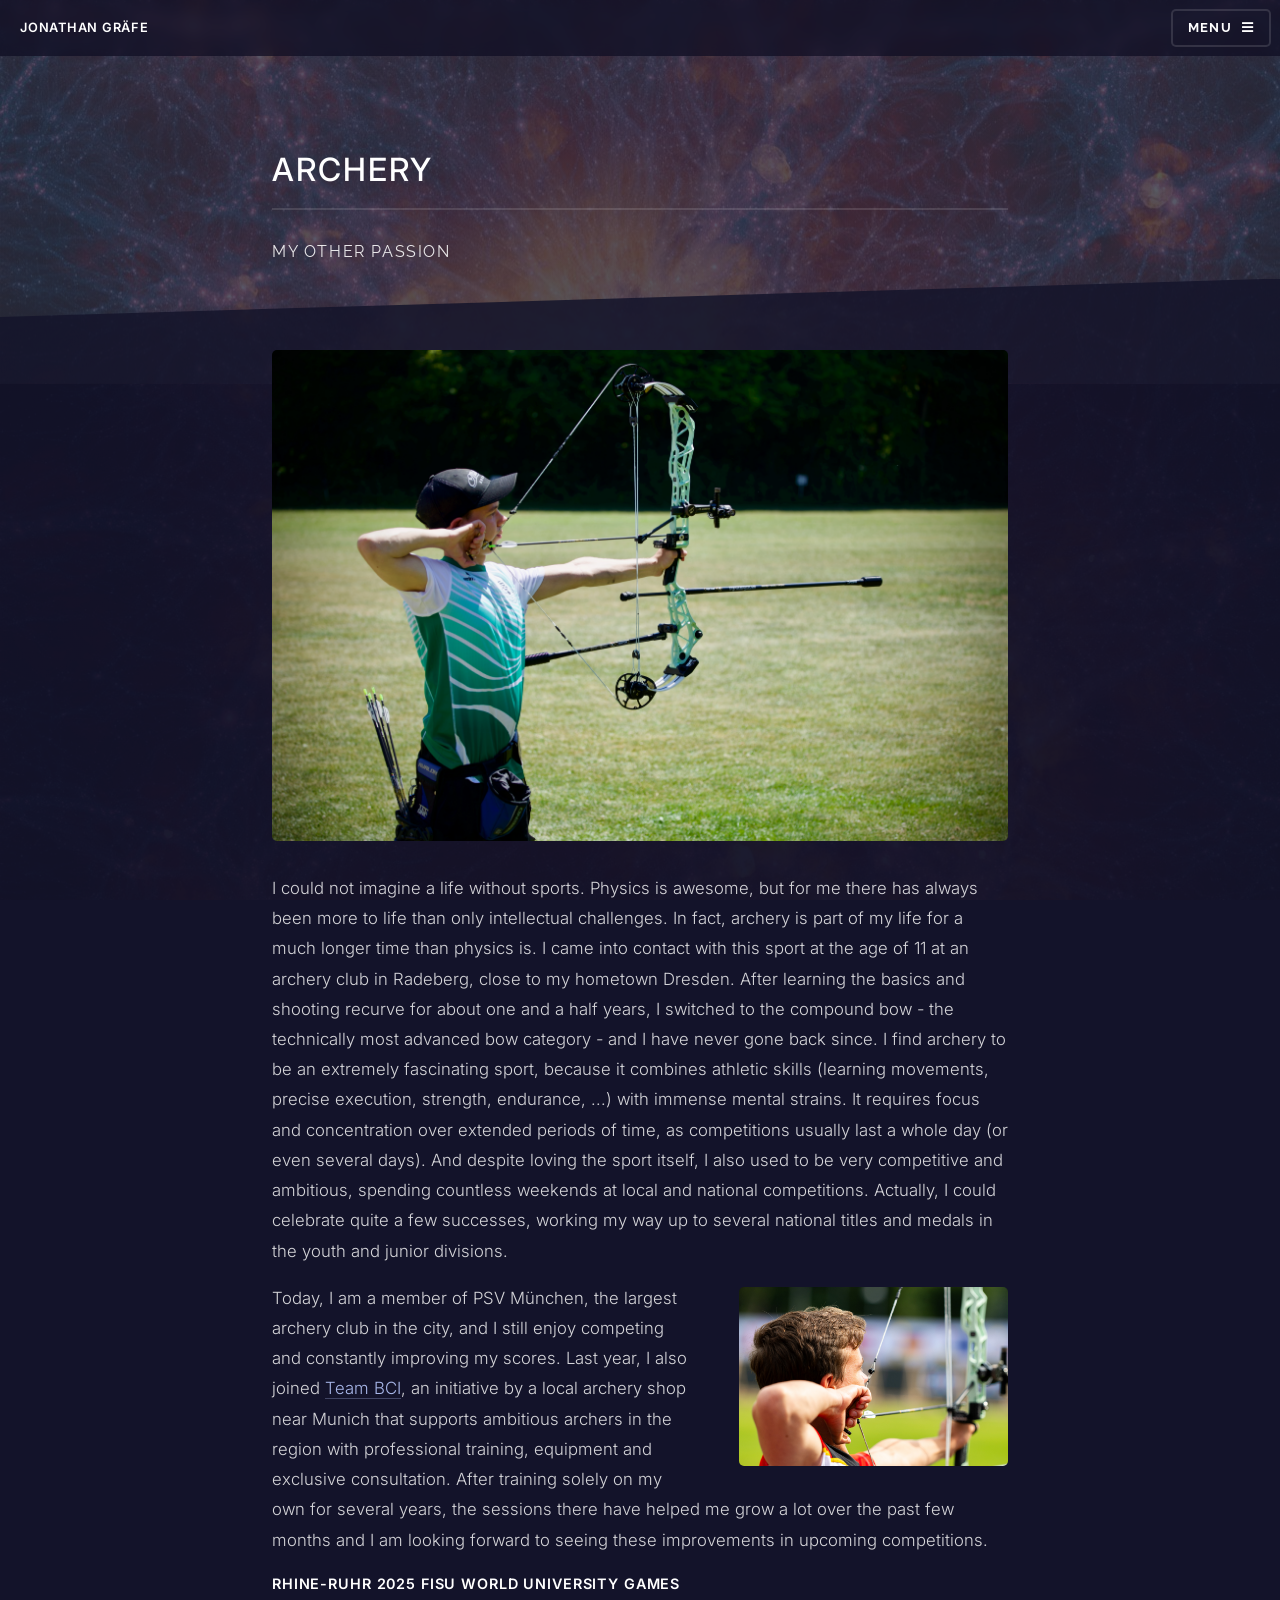
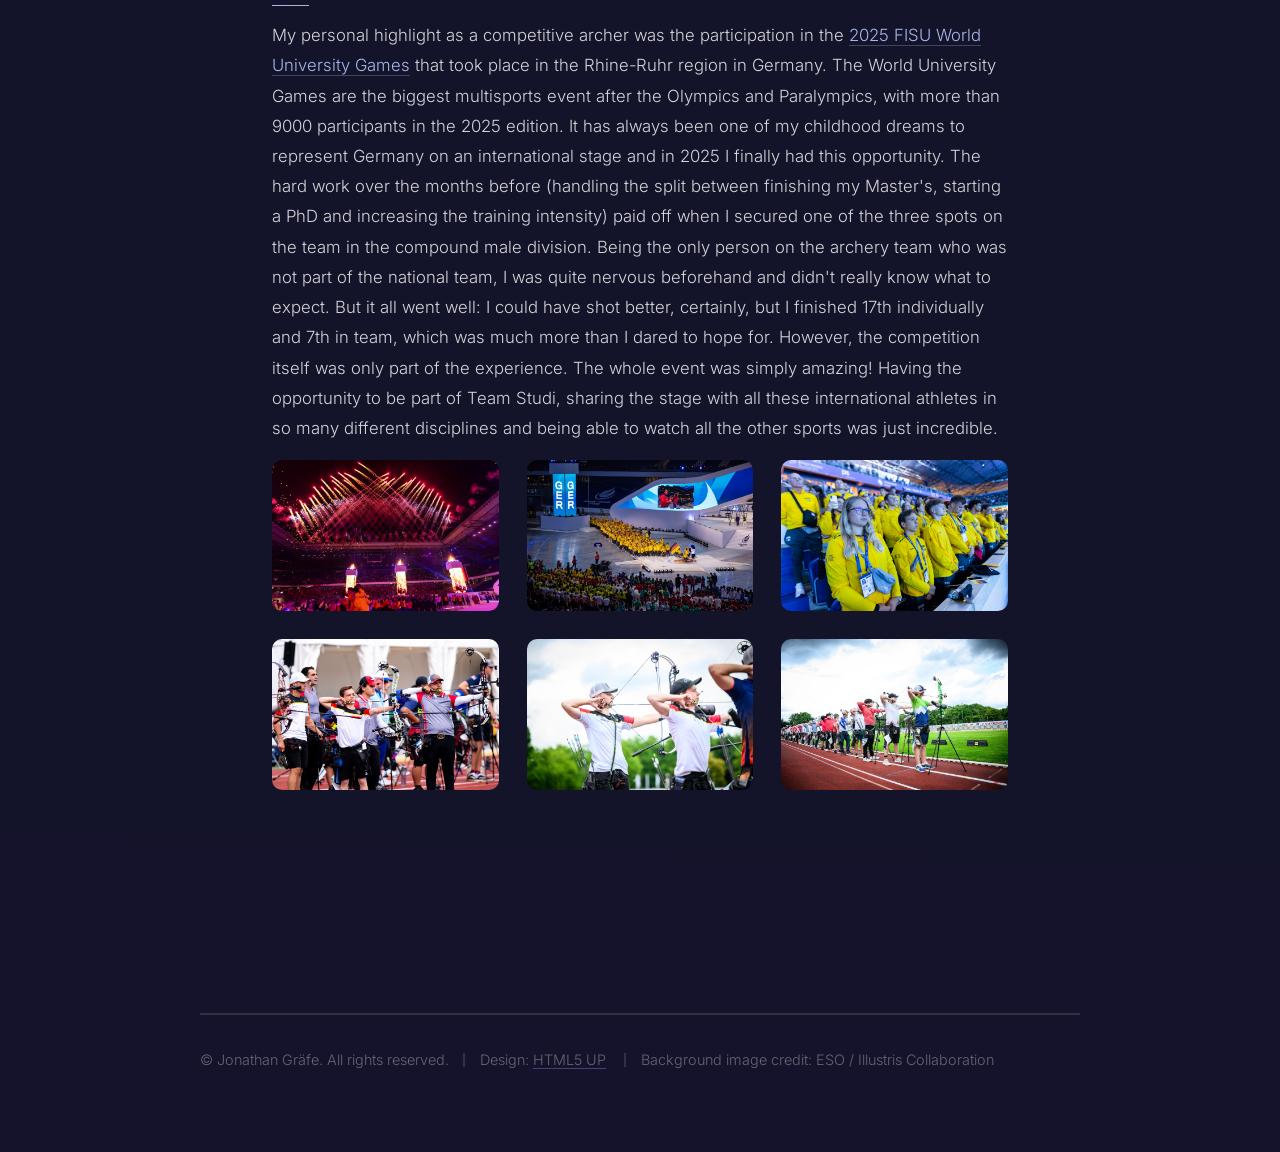
==== archery.html @ 8fd9be63 "update research page" ====
<!DOCTYPE HTML>
<!--
	Solid State by HTML5 UP
	html5up.net | @ajlkn
	Free for personal and commercial use under the CCA 3.0 license (html5up.net/license)
-->
<html>
	<head>
    <title>Archery</title>
		<meta charset="utf-8" />
		<meta name="viewport" content="width=device-width, initial-scale=1, user-scalable=no" />
		<link rel="stylesheet" href="assets/css/main.css" />
		<link rel="stylesheet" href="assets/css/custom.css?v=7bf4917f" />
		<noscript><link rel="stylesheet" href="assets/css/noscript.css" /></noscript>
	</head>
	<body class="is-preload">

		<!-- Page Wrapper -->
			<div id="page-wrapper">

				<!-- Header -->
					<header id="header">
            <h1><a href="index.html">Jonathan Gräfe</a></h1>
						<nav>
							<a href="#menu">Menu</a>
						</nav>
					</header>

				<!-- Menu -->
        <nav id="menu">
          <div class="inner">
            <h2>Menu</h2>
            <ul class="links">
              <li><a href="index.html">Home</a></li>
              <li><a href="research.html">Research</a></li>
              <li><a href="publications.html">Publications</a></li>
              <li><a href="cv.html">CV</a></li>
              <li><a href="talks.html">Talks & Conferences</a></li>
              <li><a href="ioaa.html">IOAA</a></li>
              <li><a href="archery.html">Archery</a></li>
            </ul>
            <a href="#" class="close">Close</a>
          </div>
        </nav>

				<!-- Wrapper -->
					<section id="wrapper">
						<header>
							<div class="inner">
                <h2>Archery</h2>
                <p>My other passion</p>
							</div>
						</header>

						<!-- Content -->
							<div class="wrapper">
								<div class="inner">

									<section class="prose-flow">
										<div class="box alt">
											<div class="row gtr-uniform">
                        <div class="col-12"><span class="image fit"><img src="images/1000027288.jpg" alt="Archer at full draw with a compound bow" /></span></div>
											</div>
										</div>
                    <p>I could not imagine a life without sports. Physics is awesome, but for me there has always been more to life than only intellectual challenges. In fact, archery is part of my life for a much longer time than physics is. I came into contact with this sport at the age of 11 at an archery club in Radeberg, close to my hometown Dresden. After learning the basics and shooting recurve for about one and a half years, I switched to the compound bow - the technically most advanced bow category - and I have never gone back since. I find archery to be an extremely fascinating sport, because it combines athletic skills (learning movements, precise execution, strength, endurance, ...) with immense mental strains. It requires focus and concentration over extended periods of time, as competitions usually last a whole day (or even several days). And despite loving the sport itself, I also used to be very competitive and ambitious, spending countless weekends at local and national competitions. Actually, I could celebrate quite a few successes, working my way up to several national titles and medals in the youth and junior divisions. </p>
                    <p><span class="image right"><img src="images/Bogenschießen-JPW-8132.jpg" alt="Close-up of an archer aiming" /></span>Today, I am a member of PSV München, the largest archery club in the city, and I still enjoy competing and constantly improving my scores. Last year, I also joined <a href="https://bci-bogensport.de/">Team BCI</a>, an initiative by a local archery shop near Munich that supports ambitious archers in the region with professional training, equipment and exclusive consultation. After training solely on my own for several years, the sessions there have helped me grow a lot over the past few months and I am looking forward to seeing these improvements in upcoming competitions.</p>
                    <h3 class="major">Rhine-Ruhr 2025 FISU World University Games</h3>
                    <p>My personal highlight as a competitive archer was the participation in the <a href="https://rhineruhr2025.com/en">2025 FISU World University Games</a> that took place in the Rhine-Ruhr region in Germany. The World University Games are the biggest multisports event after the Olympics and Paralympics, with more than 9000 participants in the 2025 edition. It has always been one of my childhood dreams to represent Germany on an international stage and in 2025 I finally had this opportunity. The hard work over the months before (handling the split between finishing my Master's, starting a PhD and increasing the training intensity) paid off when I secured one of the three spots on the team in the compound male division. Being the only person on the archery team who was not part of the national team, I was quite nervous beforehand and didn't really know what to expect. But it all went well: I could have shot better, certainly, but I finished 17th individually and 7th in team, which was much more than I dared to hope for. However, the competition itself was only part of the experience. The whole event was simply amazing! Having the opportunity to be part of Team Studi, sharing the stage with all these international athletes in so many different disciplines and being able to watch all the other sports was just incredible. </p>

                    <div class="box alt gallery">
											<div class="row gtr-uniform">
                        <div class="col-4"><a class="image fit gallery-item" href="images/gallery/Opening-326.jpg" data-caption="Opening ceremony of the 2025 FISU World University Games"><img src="images/gallery/thumbs/Opening-326.jpg" alt="Opening ceremony of the 2025 FISU World University Games" loading="lazy" /></a></div>
												<div class="col-4"><a class="image fit gallery-item" href="images/gallery/250716_RR25_OpeningCeremony_Duisburg_mm_0433.jpg" data-caption="Opening ceremony in Duisburg"><img src="images/gallery/thumbs/250716_RR25_OpeningCeremony_Duisburg_mm_0433.jpg" alt="Opening ceremony in Duisburg" loading="lazy" /></a></div>
                        <div class="col-4"><a class="image fit gallery-item" href="images/gallery/Opening-316.jpg" data-caption="Athletes at the opening ceremony"><img src="images/gallery/thumbs/Opening-316.jpg" alt="Athletes at the opening ceremony" loading="lazy" /></a></div>
												<div class="col-4"><a class="image fit gallery-item" href="images/gallery/Bogenschießen-JPW-1820.jpg" data-caption="Archery competition at the World University Games"><img src="images/gallery/thumbs/Bogenschießen-JPW-1820.jpg" alt="Archery competition at the World University Games" loading="lazy" /></a></div>
                        <div class="col-4"><a class="image fit gallery-item" href="images/gallery/250722_RR25_Archery_CKU_1954.jpg" data-caption="Archers shooting at the World University Games"><img src="images/gallery/thumbs/250722_RR25_Archery_CKU_1954.jpg" alt="Archers shooting at the World University Games" loading="lazy" /></a></div>
                        <div class="col-4"><a class="image fit gallery-item" href="images/gallery/250722_RR25_Archery_CKU_1962.jpg" data-caption="Archery competition at the World University Games"><img src="images/gallery/thumbs/250722_RR25_Archery_CKU_1962.jpg" alt="Archery competition at the World University Games" loading="lazy" /></a></div>
											</div>
										</div>
									</section>

								</div>
							</div>

					</section>

				<!-- Footer -->
					<section id="footer">
						<div class="inner">
							<ul class="copyright">
                <li>&copy; Jonathan Gräfe. All rights reserved.</li><li>Design: <a href="http://html5up.net">HTML5 UP</a></li>
								<li>Background image credit: ESO / Illustris Collaboration </li>
							</ul>
						</div>
					</section>

			</div>

		<!-- Scripts -->
			<script src="assets/js/jquery.min.js"></script>
			<script src="assets/js/jquery.scrollex.min.js"></script>
			<script src="assets/js/browser.min.js"></script>
			<script src="assets/js/breakpoints.min.js"></script>
			<script src="assets/js/util.js"></script>
			<script src="assets/js/main.js"></script>
			<script src="assets/js/gallery.js?v=2"></script>

	</body>
</html>
---- assets/css/main.css ----
@import url(fontawesome-all.min.css);
@import url("https://fonts.googleapis.com/css?family=Raleway:200,700|Source+Sans+Pro:300,600,300italic,600italic");

/*
	Solid State by HTML5 UP
	html5up.net | @ajlkn
	Free for personal and commercial use under the CCA 3.0 license (html5up.net/license)
*/

html, body, div, span, applet, object,
iframe, h1, h2, h3, h4, h5, h6, p, blockquote,
pre, a, abbr, acronym, address, big, cite,
code, del, dfn, em, img, ins, kbd, q, s, samp,
small, strike, strong, sub, sup, tt, var, b,
u, i, center, dl, dt, dd, ol, ul, li, fieldset,
form, label, legend, table, caption, tbody,
tfoot, thead, tr, th, td, article, aside,
canvas, details, embed, figure, figcaption,
footer, header, hgroup, menu, nav, output, ruby,
section, summary, time, mark, audio, video {
	margin: 0;
	padding: 0;
	border: 0;
	font-size: 100%;
	font: inherit;
	vertical-align: baseline;}

article, aside, details, figcaption, figure,
footer, header, hgroup, menu, nav, section {
	display: block;}

body {
	line-height: 1;
}

ol, ul {
	list-style: none;
}

blockquote, q {
	quotes: none;
}

	blockquote:before, blockquote:after, q:before, q:after {
		content: '';
		content: none;
	}

table {
	border-collapse: collapse;
	border-spacing: 0;
}

body {
	-webkit-text-size-adjust: none;
}

mark {
	background-color: transparent;
	color: inherit;
}

input::-moz-focus-inner {
	border: 0;
	padding: 0;
}

input, select, textarea {
	-moz-appearance: none;
	-webkit-appearance: none;
	-ms-appearance: none;
	appearance: none;
}

/* Basic */

	@-ms-viewport {
		width: device-width;
	}

	body {
		-ms-overflow-style: scrollbar;
	}

	@media screen and (max-width: 480px) {

		html, body {
			min-width: 320px;
		}

	}

	html {
		box-sizing: border-box;
	}

	*, *:before, *:after {
		box-sizing: inherit;
	}

	body {
		background-color: #2e3141;
		background-image: linear-gradient(to top, rgba(46, 49, 65, 0.8), rgba(46, 49, 65, 0.8)), url("../../images/eso1438b.jpg");
		background-size: auto, cover;
		background-attachment: fixed, fixed;
		background-position: center, center;
	}

		body.is-preload *, body.is-preload *:before, body.is-preload *:after {
			-moz-animation: none !important;
			-webkit-animation: none !important;
			-ms-animation: none !important;
			animation: none !important;
			-moz-transition: none !important;
			-webkit-transition: none !important;
			-ms-transition: none !important;
			transition: none !important;
		}

/* Type */

	body, input, select, textarea {
		color: #ffffff;
		font-family: "Source Sans Pro", Helvetica, sans-serif;
		font-size: 16.5pt;
		font-weight: 300;
		line-height: 1.65;
	}

		@media screen and (max-width: 1680px) {

			body, input, select, textarea {
				font-size: 13pt;
			}

		}

		@media screen and (max-width: 1280px) {

			body, input, select, textarea {
				font-size: 12pt;
			}

		}

		@media screen and (max-width: 980px) {

			body, input, select, textarea {
				font-size: 12pt;
			}

		}

		@media screen and (max-width: 736px) {

			body, input, select, textarea {
				font-size: 12pt;
			}

		}

		@media screen and (max-width: 480px) {

			body, input, select, textarea {
				font-size: 12pt;
			}

		}

	a {
		-moz-transition: color 0.2s ease-in-out, border-bottom-color 0.2s ease-in-out;
		-webkit-transition: color 0.2s ease-in-out, border-bottom-color 0.2s ease-in-out;
		-ms-transition: color 0.2s ease-in-out, border-bottom-color 0.2s ease-in-out;
		transition: color 0.2s ease-in-out, border-bottom-color 0.2s ease-in-out;
		border-bottom: dotted 1px rgba(255, 255, 255, 0.35);
		color: #ffffff;
		text-decoration: none;
	}

		a:hover {
			border-bottom-color: transparent;
			color: #ffffff !important;
		}

		a.special:not(.button) {
			text-decoration: none;
			border-bottom: 0;
			display: block;
			font-family: Raleway, Helvetica, sans-serif;
			font-size: 0.8em;
			font-weight: 700;
			letter-spacing: 0.1em;
			margin: 0 0 2em 0;
			text-transform: uppercase;
		}

			a.special:not(.button):before {
				-moz-osx-font-smoothing: grayscale;
				-webkit-font-smoothing: antialiased;
				display: inline-block;
				font-style: normal;
				font-variant: normal;
				text-rendering: auto;
				line-height: 1;
				text-transform: none !important;
				font-family: 'Font Awesome 5 Free';
				font-weight: 900;
			}

			a.special:not(.button):before {
				-moz-transition: background-color 0.2s ease-in-out;
				-webkit-transition: background-color 0.2s ease-in-out;
				-ms-transition: background-color 0.2s ease-in-out;
				transition: background-color 0.2s ease-in-out;
				border-radius: 100%;
				border: solid 2px rgba(255, 255, 255, 0.125);
				content: '\f105';
				display: inline-block;
				font-size: 1.25em;
				height: 2em;
				line-height: 1.75em;
				margin-right: 0.85em;
				text-align: center;
				text-indent: 0.15em;
				vertical-align: middle;
				width: 2em;
			}

			a.special:not(.button):hover:before {
				background-color: rgba(255, 255, 255, 0.025);
			}

			a.special:not(.button):active:before {
				background-color: rgba(255, 255, 255, 0.075);
			}

	strong, b {
		color: #ffffff;
		font-weight: 600;
	}

	em, i {
		font-style: italic;
	}

	p {
		margin: 0 0 2em 0;
	}

	h1, h2, h3, h4, h5, h6 {
		color: #ffffff;
		font-family: Raleway, Helvetica, sans-serif;
		font-weight: 700;
		letter-spacing: 0.1em;
		margin: 0 0 1em 0;
		text-transform: uppercase;
	}

		h1 a, h2 a, h3 a, h4 a, h5 a, h6 a {
			color: inherit;
			text-decoration: none;
			border-bottom: 0;
		}

		h1 span, h2 span, h3 span, h4 span, h5 span, h6 span {
			font-weight: 200;
		}

		h1.major, h2.major, h3.major, h4.major, h5.major, h6.major {
			padding-bottom: 1em;
			border-bottom: solid 2px rgba(255, 255, 255, 0.125);
		}

	h2 {
		font-size: 1.2em;
	}

	h3 {
		font-size: 0.9em;
	}

	h4 {
		font-size: 0.7em;
	}

	h5 {
		font-size: 0.7em;
	}

	h6 {
		font-size: 0.7em;
	}

	@media screen and (max-width: 736px) {

		h2 {
			font-size: 1em;
		}

		h3 {
			font-size: 0.8em;
		}

	}

	sub {
		font-size: 0.8em;
		position: relative;
		top: 0.5em;
	}

	sup {
		font-size: 0.8em;
		position: relative;
		top: -0.5em;
	}

	blockquote {
		border-left: solid 4px rgba(255, 255, 255, 0.125);
		font-style: italic;
		margin: 0 0 2em 0;
		padding: 0.5em 0 0.5em 2em;
	}

	code {
		background: rgba(255, 255, 255, 0.025);
		border-radius: 5px;
		border: solid 2px rgba(255, 255, 255, 0.125);
		font-family: "Courier New", monospace;
		font-size: 0.9em;
		margin: 0 0.25em;
		padding: 0.25em 0.65em;
	}

	pre {
		-webkit-overflow-scrolling: touch;
		font-family: "Courier New", monospace;
		font-size: 0.9em;
		margin: 0 0 2em 0;
	}

		pre code {
			display: block;
			line-height: 1.75em;
			padding: 1em 1.5em;
			overflow-x: auto;
		}

	hr {
		border: 0;
		border-bottom: solid 2px rgba(255, 255, 255, 0.125);
		margin: 2.5em 0;
	}

		hr.major {
			margin: 4em 0;
		}

	.align-left {
		text-align: left;
	}

	.align-center {
		text-align: center;
	}

	.align-right {
		text-align: right;
	}

/* Row */

	.row {
		display: flex;
		flex-wrap: wrap;
		box-sizing: border-box;
		align-items: stretch;
	}

		.row > * {
			box-sizing: border-box;
		}

		.row.gtr-uniform > * > :last-child {
			margin-bottom: 0;
		}

		.row.aln-left {
			justify-content: flex-start;
		}

		.row.aln-center {
			justify-content: center;
		}

		.row.aln-right {
			justify-content: flex-end;
		}

		.row.aln-top {
			align-items: flex-start;
		}

		.row.aln-middle {
			align-items: center;
		}

		.row.aln-bottom {
			align-items: flex-end;
		}

		.row > .imp {
			order: -1;
		}

		.row > .col-1 {
			width: 8.33333%;
		}

		.row > .off-1 {
			margin-left: 8.33333%;
		}

		.row > .col-2 {
			width: 16.66667%;
		}

		.row > .off-2 {
			margin-left: 16.66667%;
		}

		.row > .col-3 {
			width: 25%;
		}

		.row > .off-3 {
			margin-left: 25%;
		}

		.row > .col-4 {
			width: 33.33333%;
		}

		.row > .off-4 {
			margin-left: 33.33333%;
		}

		.row > .col-5 {
			width: 41.66667%;
		}

		.row > .off-5 {
			margin-left: 41.66667%;
		}

		.row > .col-6 {
			width: 50%;
		}

		.row > .off-6 {
			margin-left: 50%;
		}

		.row > .col-7 {
			width: 58.33333%;
		}

		.row > .off-7 {
			margin-left: 58.33333%;
		}

		.row > .col-8 {
			width: 66.66667%;
		}

		.row > .off-8 {
			margin-left: 66.66667%;
		}

		.row > .col-9 {
			width: 75%;
		}

		.row > .off-9 {
			margin-left: 75%;
		}

		.row > .col-10 {
			width: 83.33333%;
		}

		.row > .off-10 {
			margin-left: 83.33333%;
		}

		.row > .col-11 {
			width: 91.66667%;
		}

		.row > .off-11 {
			margin-left: 91.66667%;
		}

		.row > .col-12 {
			width: 100%;
		}

		.row > .off-12 {
			margin-left: 100%;
		}

		.row.gtr-0 {
			margin-top: 0;
			margin-left: 0em;
		}

			.row.gtr-0 > * {
				padding: 0 0 0 0em;
			}

			.row.gtr-0.gtr-uniform {
				margin-top: 0em;
			}

				.row.gtr-0.gtr-uniform > * {
					padding-top: 0em;
				}

		.row.gtr-25 {
			margin-top: 0;
			margin-left: -0.4375em;
		}

			.row.gtr-25 > * {
				padding: 0 0 0 0.4375em;
			}

			.row.gtr-25.gtr-uniform {
				margin-top: -0.4375em;
			}

				.row.gtr-25.gtr-uniform > * {
					padding-top: 0.4375em;
				}

		.row.gtr-50 {
			margin-top: 0;
			margin-left: -0.875em;
		}

			.row.gtr-50 > * {
				padding: 0 0 0 0.875em;
			}

			.row.gtr-50.gtr-uniform {
				margin-top: -0.875em;
			}

				.row.gtr-50.gtr-uniform > * {
					padding-top: 0.875em;
				}

		.row {
			margin-top: 0;
			margin-left: -1.75em;
		}

			.row > * {
				padding: 0 0 0 1.75em;
			}

			.row.gtr-uniform {
				margin-top: -1.75em;
			}

				.row.gtr-uniform > * {
					padding-top: 1.75em;
				}

		.row.gtr-150 {
			margin-top: 0;
			margin-left: -2.625em;
		}

			.row.gtr-150 > * {
				padding: 0 0 0 2.625em;
			}

			.row.gtr-150.gtr-uniform {
				margin-top: -2.625em;
			}

				.row.gtr-150.gtr-uniform > * {
					padding-top: 2.625em;
				}

		.row.gtr-200 {
			margin-top: 0;
			margin-left: -3.5em;
		}

			.row.gtr-200 > * {
				padding: 0 0 0 3.5em;
			}

			.row.gtr-200.gtr-uniform {
				margin-top: -3.5em;
			}

				.row.gtr-200.gtr-uniform > * {
					padding-top: 3.5em;
				}

		@media screen and (max-width: 1680px) {

			.row {
				display: flex;
				flex-wrap: wrap;
				box-sizing: border-box;
				align-items: stretch;
			}

				.row > * {
					box-sizing: border-box;
				}

				.row.gtr-uniform > * > :last-child {
					margin-bottom: 0;
				}

				.row.aln-left {
					justify-content: flex-start;
				}

				.row.aln-center {
					justify-content: center;
				}

				.row.aln-right {
					justify-content: flex-end;
				}

				.row.aln-top {
					align-items: flex-start;
				}

				.row.aln-middle {
					align-items: center;
				}

				.row.aln-bottom {
					align-items: flex-end;
				}

				.row > .imp-xlarge {
					order: -1;
				}

				.row > .col-1-xlarge {
					width: 8.33333%;
				}

				.row > .off-1-xlarge {
					margin-left: 8.33333%;
				}

				.row > .col-2-xlarge {
					width: 16.66667%;
				}

				.row > .off-2-xlarge {
					margin-left: 16.66667%;
				}

				.row > .col-3-xlarge {
					width: 25%;
				}

				.row > .off-3-xlarge {
					margin-left: 25%;
				}

				.row > .col-4-xlarge {
					width: 33.33333%;
				}

				.row > .off-4-xlarge {
					margin-left: 33.33333%;
				}

				.row > .col-5-xlarge {
					width: 41.66667%;
				}

				.row > .off-5-xlarge {
					margin-left: 41.66667%;
				}

				.row > .col-6-xlarge {
					width: 50%;
				}

				.row > .off-6-xlarge {
					margin-left: 50%;
				}

				.row > .col-7-xlarge {
					width: 58.33333%;
				}

				.row > .off-7-xlarge {
					margin-left: 58.33333%;
				}

				.row > .col-8-xlarge {
					width: 66.66667%;
				}

				.row > .off-8-xlarge {
					margin-left: 66.66667%;
				}

				.row > .col-9-xlarge {
					width: 75%;
				}

				.row > .off-9-xlarge {
					margin-left: 75%;
				}

				.row > .col-10-xlarge {
					width: 83.33333%;
				}

				.row > .off-10-xlarge {
					margin-left: 83.33333%;
				}

				.row > .col-11-xlarge {
					width: 91.66667%;
				}

				.row > .off-11-xlarge {
					margin-left: 91.66667%;
				}

				.row > .col-12-xlarge {
					width: 100%;
				}

				.row > .off-12-xlarge {
					margin-left: 100%;
				}

				.row.gtr-0 {
					margin-top: 0;
					margin-left: 0em;
				}

					.row.gtr-0 > * {
						padding: 0 0 0 0em;
					}

					.row.gtr-0.gtr-uniform {
						margin-top: 0em;
					}

						.row.gtr-0.gtr-uniform > * {
							padding-top: 0em;
						}

				.row.gtr-25 {
					margin-top: 0;
					margin-left: -0.4375em;
				}

					.row.gtr-25 > * {
						padding: 0 0 0 0.4375em;
					}

					.row.gtr-25.gtr-uniform {
						margin-top: -0.4375em;
					}

						.row.gtr-25.gtr-uniform > * {
							padding-top: 0.4375em;
						}

				.row.gtr-50 {
					margin-top: 0;
					margin-left: -0.875em;
				}

					.row.gtr-50 > * {
						padding: 0 0 0 0.875em;
					}

					.row.gtr-50.gtr-uniform {
						margin-top: -0.875em;
					}

						.row.gtr-50.gtr-uniform > * {
							padding-top: 0.875em;
						}

				.row {
					margin-top: 0;
					margin-left: -1.75em;
				}

					.row > * {
						padding: 0 0 0 1.75em;
					}

					.row.gtr-uniform {
						margin-top: -1.75em;
					}

						.row.gtr-uniform > * {
							padding-top: 1.75em;
						}

				.row.gtr-150 {
					margin-top: 0;
					margin-left: -2.625em;
				}

					.row.gtr-150 > * {
						padding: 0 0 0 2.625em;
					}

					.row.gtr-150.gtr-uniform {
						margin-top: -2.625em;
					}

						.row.gtr-150.gtr-uniform > * {
							padding-top: 2.625em;
						}

				.row.gtr-200 {
					margin-top: 0;
					margin-left: -3.5em;
				}

					.row.gtr-200 > * {
						padding: 0 0 0 3.5em;
					}

					.row.gtr-200.gtr-uniform {
						margin-top: -3.5em;
					}

						.row.gtr-200.gtr-uniform > * {
							padding-top: 3.5em;
						}

		}

		@media screen and (max-width: 1280px) {

			.row {
				display: flex;
				flex-wrap: wrap;
				box-sizing: border-box;
				align-items: stretch;
			}

				.row > * {
					box-sizing: border-box;
				}

				.row.gtr-uniform > * > :last-child {
					margin-bottom: 0;
				}

				.row.aln-left {
					justify-content: flex-start;
				}

				.row.aln-center {
					justify-content: center;
				}

				.row.aln-right {
					justify-content: flex-end;
				}

				.row.aln-top {
					align-items: flex-start;
				}

				.row.aln-middle {
					align-items: center;
				}

				.row.aln-bottom {
					align-items: flex-end;
				}

				.row > .imp-large {
					order: -1;
				}

				.row > .col-1-large {
					width: 8.33333%;
				}

				.row > .off-1-large {
					margin-left: 8.33333%;
				}

				.row > .col-2-large {
					width: 16.66667%;
				}

				.row > .off-2-large {
					margin-left: 16.66667%;
				}

				.row > .col-3-large {
					width: 25%;
				}

				.row > .off-3-large {
					margin-left: 25%;
				}

				.row > .col-4-large {
					width: 33.33333%;
				}

				.row > .off-4-large {
					margin-left: 33.33333%;
				}

				.row > .col-5-large {
					width: 41.66667%;
				}

				.row > .off-5-large {
					margin-left: 41.66667%;
				}

				.row > .col-6-large {
					width: 50%;
				}

				.row > .off-6-large {
					margin-left: 50%;
				}

				.row > .col-7-large {
					width: 58.33333%;
				}

				.row > .off-7-large {
					margin-left: 58.33333%;
				}

				.row > .col-8-large {
					width: 66.66667%;
				}

				.row > .off-8-large {
					margin-left: 66.66667%;
				}

				.row > .col-9-large {
					width: 75%;
				}

				.row > .off-9-large {
					margin-left: 75%;
				}

				.row > .col-10-large {
					width: 83.33333%;
				}

				.row > .off-10-large {
					margin-left: 83.33333%;
				}

				.row > .col-11-large {
					width: 91.66667%;
				}

				.row > .off-11-large {
					margin-left: 91.66667%;
				}

				.row > .col-12-large {
					width: 100%;
				}

				.row > .off-12-large {
					margin-left: 100%;
				}

				.row.gtr-0 {
					margin-top: 0;
					margin-left: 0em;
				}

					.row.gtr-0 > * {
						padding: 0 0 0 0em;
					}

					.row.gtr-0.gtr-uniform {
						margin-top: 0em;
					}

						.row.gtr-0.gtr-uniform > * {
							padding-top: 0em;
						}

				.row.gtr-25 {
					margin-top: 0;
					margin-left: -0.4375em;
				}

					.row.gtr-25 > * {
						padding: 0 0 0 0.4375em;
					}

					.row.gtr-25.gtr-uniform {
						margin-top: -0.4375em;
					}

						.row.gtr-25.gtr-uniform > * {
							padding-top: 0.4375em;
						}

				.row.gtr-50 {
					margin-top: 0;
					margin-left: -0.875em;
				}

					.row.gtr-50 > * {
						padding: 0 0 0 0.875em;
					}

					.row.gtr-50.gtr-uniform {
						margin-top: -0.875em;
					}

						.row.gtr-50.gtr-uniform > * {
							padding-top: 0.875em;
						}

				.row {
					margin-top: 0;
					margin-left: -1.75em;
				}

					.row > * {
						padding: 0 0 0 1.75em;
					}

					.row.gtr-uniform {
						margin-top: -1.75em;
					}

						.row.gtr-uniform > * {
							padding-top: 1.75em;
						}

				.row.gtr-150 {
					margin-top: 0;
					margin-left: -2.625em;
				}

					.row.gtr-150 > * {
						padding: 0 0 0 2.625em;
					}

					.row.gtr-150.gtr-uniform {
						margin-top: -2.625em;
					}

						.row.gtr-150.gtr-uniform > * {
							padding-top: 2.625em;
						}

				.row.gtr-200 {
					margin-top: 0;
					margin-left: -3.5em;
				}

					.row.gtr-200 > * {
						padding: 0 0 0 3.5em;
					}

					.row.gtr-200.gtr-uniform {
						margin-top: -3.5em;
					}

						.row.gtr-200.gtr-uniform > * {
							padding-top: 3.5em;
						}

		}

		@media screen and (max-width: 980px) {

			.row {
				display: flex;
				flex-wrap: wrap;
				box-sizing: border-box;
				align-items: stretch;
			}

				.row > * {
					box-sizing: border-box;
				}

				.row.gtr-uniform > * > :last-child {
					margin-bottom: 0;
				}

				.row.aln-left {
					justify-content: flex-start;
				}

				.row.aln-center {
					justify-content: center;
				}

				.row.aln-right {
					justify-content: flex-end;
				}

				.row.aln-top {
					align-items: flex-start;
				}

				.row.aln-middle {
					align-items: center;
				}

				.row.aln-bottom {
					align-items: flex-end;
				}

				.row > .imp-medium {
					order: -1;
				}

				.row > .col-1-medium {
					width: 8.33333%;
				}

				.row > .off-1-medium {
					margin-left: 8.33333%;
				}

				.row > .col-2-medium {
					width: 16.66667%;
				}

				.row > .off-2-medium {
					margin-left: 16.66667%;
				}

				.row > .col-3-medium {
					width: 25%;
				}

				.row > .off-3-medium {
					margin-left: 25%;
				}

				.row > .col-4-medium {
					width: 33.33333%;
				}

				.row > .off-4-medium {
					margin-left: 33.33333%;
				}

				.row > .col-5-medium {
					width: 41.66667%;
				}

				.row > .off-5-medium {
					margin-left: 41.66667%;
				}

				.row > .col-6-medium {
					width: 50%;
				}

				.row > .off-6-medium {
					margin-left: 50%;
				}

				.row > .col-7-medium {
					width: 58.33333%;
				}

				.row > .off-7-medium {
					margin-left: 58.33333%;
				}

				.row > .col-8-medium {
					width: 66.66667%;
				}

				.row > .off-8-medium {
					margin-left: 66.66667%;
				}

				.row > .col-9-medium {
					width: 75%;
				}

				.row > .off-9-medium {
					margin-left: 75%;
				}

				.row > .col-10-medium {
					width: 83.33333%;
				}

				.row > .off-10-medium {
					margin-left: 83.33333%;
				}

				.row > .col-11-medium {
					width: 91.66667%;
				}

				.row > .off-11-medium {
					margin-left: 91.66667%;
				}

				.row > .col-12-medium {
					width: 100%;
				}

				.row > .off-12-medium {
					margin-left: 100%;
				}

				.row.gtr-0 {
					margin-top: 0;
					margin-left: 0em;
				}

					.row.gtr-0 > * {
						padding: 0 0 0 0em;
					}

					.row.gtr-0.gtr-uniform {
						margin-top: 0em;
					}

						.row.gtr-0.gtr-uniform > * {
							padding-top: 0em;
						}

				.row.gtr-25 {
					margin-top: 0;
					margin-left: -0.4375em;
				}

					.row.gtr-25 > * {
						padding: 0 0 0 0.4375em;
					}

					.row.gtr-25.gtr-uniform {
						margin-top: -0.4375em;
					}

						.row.gtr-25.gtr-uniform > * {
							padding-top: 0.4375em;
						}

				.row.gtr-50 {
					margin-top: 0;
					margin-left: -0.875em;
				}

					.row.gtr-50 > * {
						padding: 0 0 0 0.875em;
					}

					.row.gtr-50.gtr-uniform {
						margin-top: -0.875em;
					}

						.row.gtr-50.gtr-uniform > * {
							padding-top: 0.875em;
						}

				.row {
					margin-top: 0;
					margin-left: -1.75em;
				}

					.row > * {
						padding: 0 0 0 1.75em;
					}

					.row.gtr-uniform {
						margin-top: -1.75em;
					}

						.row.gtr-uniform > * {
							padding-top: 1.75em;
						}

				.row.gtr-150 {
					margin-top: 0;
					margin-left: -2.625em;
				}

					.row.gtr-150 > * {
						padding: 0 0 0 2.625em;
					}

					.row.gtr-150.gtr-uniform {
						margin-top: -2.625em;
					}

						.row.gtr-150.gtr-uniform > * {
							padding-top: 2.625em;
						}

				.row.gtr-200 {
					margin-top: 0;
					margin-left: -3.5em;
				}

					.row.gtr-200 > * {
						padding: 0 0 0 3.5em;
					}

					.row.gtr-200.gtr-uniform {
						margin-top: -3.5em;
					}

						.row.gtr-200.gtr-uniform > * {
							padding-top: 3.5em;
						}

		}

		@media screen and (max-width: 736px) {

			.row {
				display: flex;
				flex-wrap: wrap;
				box-sizing: border-box;
				align-items: stretch;
			}

				.row > * {
					box-sizing: border-box;
				}

				.row.gtr-uniform > * > :last-child {
					margin-bottom: 0;
				}

				.row.aln-left {
					justify-content: flex-start;
				}

				.row.aln-center {
					justify-content: center;
				}

				.row.aln-right {
					justify-content: flex-end;
				}

				.row.aln-top {
					align-items: flex-start;
				}

				.row.aln-middle {
					align-items: center;
				}

				.row.aln-bottom {
					align-items: flex-end;
				}

				.row > .imp-small {
					order: -1;
				}

				.row > .col-1-small {
					width: 8.33333%;
				}

				.row > .off-1-small {
					margin-left: 8.33333%;
				}

				.row > .col-2-small {
					width: 16.66667%;
				}

				.row > .off-2-small {
					margin-left: 16.66667%;
				}

				.row > .col-3-small {
					width: 25%;
				}

				.row > .off-3-small {
					margin-left: 25%;
				}

				.row > .col-4-small {
					width: 33.33333%;
				}

				.row > .off-4-small {
					margin-left: 33.33333%;
				}

				.row > .col-5-small {
					width: 41.66667%;
				}

				.row > .off-5-small {
					margin-left: 41.66667%;
				}

				.row > .col-6-small {
					width: 50%;
				}

				.row > .off-6-small {
					margin-left: 50%;
				}

				.row > .col-7-small {
					width: 58.33333%;
				}

				.row > .off-7-small {
					margin-left: 58.33333%;
				}

				.row > .col-8-small {
					width: 66.66667%;
				}

				.row > .off-8-small {
					margin-left: 66.66667%;
				}

				.row > .col-9-small {
					width: 75%;
				}

				.row > .off-9-small {
					margin-left: 75%;
				}

				.row > .col-10-small {
					width: 83.33333%;
				}

				.row > .off-10-small {
					margin-left: 83.33333%;
				}

				.row > .col-11-small {
					width: 91.66667%;
				}

				.row > .off-11-small {
					margin-left: 91.66667%;
				}

				.row > .col-12-small {
					width: 100%;
				}

				.row > .off-12-small {
					margin-left: 100%;
				}

				.row.gtr-0 {
					margin-top: 0;
					margin-left: 0em;
				}

					.row.gtr-0 > * {
						padding: 0 0 0 0em;
					}

					.row.gtr-0.gtr-uniform {
						margin-top: 0em;
					}

						.row.gtr-0.gtr-uniform > * {
							padding-top: 0em;
						}

				.row.gtr-25 {
					margin-top: 0;
					margin-left: -0.3125em;
				}

					.row.gtr-25 > * {
						padding: 0 0 0 0.3125em;
					}

					.row.gtr-25.gtr-uniform {
						margin-top: -0.3125em;
					}

						.row.gtr-25.gtr-uniform > * {
							padding-top: 0.3125em;
						}

				.row.gtr-50 {
					margin-top: 0;
					margin-left: -0.625em;
				}

					.row.gtr-50 > * {
						padding: 0 0 0 0.625em;
					}

					.row.gtr-50.gtr-uniform {
						margin-top: -0.625em;
					}

						.row.gtr-50.gtr-uniform > * {
							padding-top: 0.625em;
						}

				.row {
					margin-top: 0;
					margin-left: -1.25em;
				}

					.row > * {
						padding: 0 0 0 1.25em;
					}

					.row.gtr-uniform {
						margin-top: -1.25em;
					}

						.row.gtr-uniform > * {
							padding-top: 1.25em;
						}

				.row.gtr-150 {
					margin-top: 0;
					margin-left: -1.875em;
				}

					.row.gtr-150 > * {
						padding: 0 0 0 1.875em;
					}

					.row.gtr-150.gtr-uniform {
						margin-top: -1.875em;
					}

						.row.gtr-150.gtr-uniform > * {
							padding-top: 1.875em;
						}

				.row.gtr-200 {
					margin-top: 0;
					margin-left: -2.5em;
				}

					.row.gtr-200 > * {
						padding: 0 0 0 2.5em;
					}

					.row.gtr-200.gtr-uniform {
						margin-top: -2.5em;
					}

						.row.gtr-200.gtr-uniform > * {
							padding-top: 2.5em;
						}

		}

		@media screen and (max-width: 480px) {

			.row {
				display: flex;
				flex-wrap: wrap;
				box-sizing: border-box;
				align-items: stretch;
			}

				.row > * {
					box-sizing: border-box;
				}

				.row.gtr-uniform > * > :last-child {
					margin-bottom: 0;
				}

				.row.aln-left {
					justify-content: flex-start;
				}

				.row.aln-center {
					justify-content: center;
				}

				.row.aln-right {
					justify-content: flex-end;
				}

				.row.aln-top {
					align-items: flex-start;
				}

				.row.aln-middle {
					align-items: center;
				}

				.row.aln-bottom {
					align-items: flex-end;
				}

				.row > .imp-xsmall {
					order: -1;
				}

				.row > .col-1-xsmall {
					width: 8.33333%;
				}

				.row > .off-1-xsmall {
					margin-left: 8.33333%;
				}

				.row > .col-2-xsmall {
					width: 16.66667%;
				}

				.row > .off-2-xsmall {
					margin-left: 16.66667%;
				}

				.row > .col-3-xsmall {
					width: 25%;
				}

				.row > .off-3-xsmall {
					margin-left: 25%;
				}

				.row > .col-4-xsmall {
					width: 33.33333%;
				}

				.row > .off-4-xsmall {
					margin-left: 33.33333%;
				}

				.row > .col-5-xsmall {
					width: 41.66667%;
				}

				.row > .off-5-xsmall {
					margin-left: 41.66667%;
				}

				.row > .col-6-xsmall {
					width: 50%;
				}

				.row > .off-6-xsmall {
					margin-left: 50%;
				}

				.row > .col-7-xsmall {
					width: 58.33333%;
				}

				.row > .off-7-xsmall {
					margin-left: 58.33333%;
				}

				.row > .col-8-xsmall {
					width: 66.66667%;
				}

				.row > .off-8-xsmall {
					margin-left: 66.66667%;
				}

				.row > .col-9-xsmall {
					width: 75%;
				}

				.row > .off-9-xsmall {
					margin-left: 75%;
				}

				.row > .col-10-xsmall {
					width: 83.33333%;
				}

				.row > .off-10-xsmall {
					margin-left: 83.33333%;
				}

				.row > .col-11-xsmall {
					width: 91.66667%;
				}

				.row > .off-11-xsmall {
					margin-left: 91.66667%;
				}

				.row > .col-12-xsmall {
					width: 100%;
				}

				.row > .off-12-xsmall {
					margin-left: 100%;
				}

				.row.gtr-0 {
					margin-top: 0;
					margin-left: 0em;
				}

					.row.gtr-0 > * {
						padding: 0 0 0 0em;
					}

					.row.gtr-0.gtr-uniform {
						margin-top: 0em;
					}

						.row.gtr-0.gtr-uniform > * {
							padding-top: 0em;
						}

				.row.gtr-25 {
					margin-top: 0;
					margin-left: -0.3125em;
				}

					.row.gtr-25 > * {
						padding: 0 0 0 0.3125em;
					}

					.row.gtr-25.gtr-uniform {
						margin-top: -0.3125em;
					}

						.row.gtr-25.gtr-uniform > * {
							padding-top: 0.3125em;
						}

				.row.gtr-50 {
					margin-top: 0;
					margin-left: -0.625em;
				}

					.row.gtr-50 > * {
						padding: 0 0 0 0.625em;
					}

					.row.gtr-50.gtr-uniform {
						margin-top: -0.625em;
					}

						.row.gtr-50.gtr-uniform > * {
							padding-top: 0.625em;
						}

				.row {
					margin-top: 0;
					margin-left: -1.25em;
				}

					.row > * {
						padding: 0 0 0 1.25em;
					}

					.row.gtr-uniform {
						margin-top: -1.25em;
					}

						.row.gtr-uniform > * {
							padding-top: 1.25em;
						}

				.row.gtr-150 {
					margin-top: 0;
					margin-left: -1.875em;
				}

					.row.gtr-150 > * {
						padding: 0 0 0 1.875em;
					}

					.row.gtr-150.gtr-uniform {
						margin-top: -1.875em;
					}

						.row.gtr-150.gtr-uniform > * {
							padding-top: 1.875em;
						}

				.row.gtr-200 {
					margin-top: 0;
					margin-left: -2.5em;
				}

					.row.gtr-200 > * {
						padding: 0 0 0 2.5em;
					}

					.row.gtr-200.gtr-uniform {
						margin-top: -2.5em;
					}

						.row.gtr-200.gtr-uniform > * {
							padding-top: 2.5em;
						}

		}

		@media screen and (max-width: 360px) {

			.row {
				display: flex;
				flex-wrap: wrap;
				box-sizing: border-box;
				align-items: stretch;
			}

				.row > * {
					box-sizing: border-box;
				}

				.row.gtr-uniform > * > :last-child {
					margin-bottom: 0;
				}

				.row.aln-left {
					justify-content: flex-start;
				}

				.row.aln-center {
					justify-content: center;
				}

				.row.aln-right {
					justify-content: flex-end;
				}

				.row.aln-top {
					align-items: flex-start;
				}

				.row.aln-middle {
					align-items: center;
				}

				.row.aln-bottom {
					align-items: flex-end;
				}

				.row > .imp-xxsmall {
					order: -1;
				}

				.row > .col-1-xxsmall {
					width: 8.33333%;
				}

				.row > .off-1-xxsmall {
					margin-left: 8.33333%;
				}

				.row > .col-2-xxsmall {
					width: 16.66667%;
				}

				.row > .off-2-xxsmall {
					margin-left: 16.66667%;
				}

				.row > .col-3-xxsmall {
					width: 25%;
				}

				.row > .off-3-xxsmall {
					margin-left: 25%;
				}

				.row > .col-4-xxsmall {
					width: 33.33333%;
				}

				.row > .off-4-xxsmall {
					margin-left: 33.33333%;
				}

				.row > .col-5-xxsmall {
					width: 41.66667%;
				}

				.row > .off-5-xxsmall {
					margin-left: 41.66667%;
				}

				.row > .col-6-xxsmall {
					width: 50%;
				}

				.row > .off-6-xxsmall {
					margin-left: 50%;
				}

				.row > .col-7-xxsmall {
					width: 58.33333%;
				}

				.row > .off-7-xxsmall {
					margin-left: 58.33333%;
				}

				.row > .col-8-xxsmall {
					width: 66.66667%;
				}

				.row > .off-8-xxsmall {
					margin-left: 66.66667%;
				}

				.row > .col-9-xxsmall {
					width: 75%;
				}

				.row > .off-9-xxsmall {
					margin-left: 75%;
				}

				.row > .col-10-xxsmall {
					width: 83.33333%;
				}

				.row > .off-10-xxsmall {
					margin-left: 83.33333%;
				}

				.row > .col-11-xxsmall {
					width: 91.66667%;
				}

				.row > .off-11-xxsmall {
					margin-left: 91.66667%;
				}

				.row > .col-12-xxsmall {
					width: 100%;
				}

				.row > .off-12-xxsmall {
					margin-left: 100%;
				}

				.row.gtr-0 {
					margin-top: 0;
					margin-left: 0em;
				}

					.row.gtr-0 > * {
						padding: 0 0 0 0em;
					}

					.row.gtr-0.gtr-uniform {
						margin-top: 0em;
					}

						.row.gtr-0.gtr-uniform > * {
							padding-top: 0em;
						}

				.row.gtr-25 {
					margin-top: 0;
					margin-left: -0.3125em;
				}

					.row.gtr-25 > * {
						padding: 0 0 0 0.3125em;
					}

					.row.gtr-25.gtr-uniform {
						margin-top: -0.3125em;
					}

						.row.gtr-25.gtr-uniform > * {
							padding-top: 0.3125em;
						}

				.row.gtr-50 {
					margin-top: 0;
					margin-left: -0.625em;
				}

					.row.gtr-50 > * {
						padding: 0 0 0 0.625em;
					}

					.row.gtr-50.gtr-uniform {
						margin-top: -0.625em;
					}

						.row.gtr-50.gtr-uniform > * {
							padding-top: 0.625em;
						}

				.row {
					margin-top: 0;
					margin-left: -1.25em;
				}

					.row > * {
						padding: 0 0 0 1.25em;
					}

					.row.gtr-uniform {
						margin-top: -1.25em;
					}

						.row.gtr-uniform > * {
							padding-top: 1.25em;
						}

				.row.gtr-150 {
					margin-top: 0;
					margin-left: -1.875em;
				}

					.row.gtr-150 > * {
						padding: 0 0 0 1.875em;
					}

					.row.gtr-150.gtr-uniform {
						margin-top: -1.875em;
					}

						.row.gtr-150.gtr-uniform > * {
							padding-top: 1.875em;
						}

				.row.gtr-200 {
					margin-top: 0;
					margin-left: -2.5em;
				}

					.row.gtr-200 > * {
						padding: 0 0 0 2.5em;
					}

					.row.gtr-200.gtr-uniform {
						margin-top: -2.5em;
					}

						.row.gtr-200.gtr-uniform > * {
							padding-top: 2.5em;
						}

		}

/* Section/Article */

	section.special, article.special {
		text-align: center;
	}

/* Form */

	form {
		margin: 0 0 2em 0;
	}

		form > :last-child {
			margin-bottom: 0;
		}

		form > .fields {
			display: -moz-flex;
			display: -webkit-flex;
			display: -ms-flex;
			display: flex;
			-moz-flex-wrap: wrap;
			-webkit-flex-wrap: wrap;
			-ms-flex-wrap: wrap;
			flex-wrap: wrap;
			width: calc(100% + 3em);
			margin: -1.5em 0 2em -1.5em;
		}

			form > .fields > .field {
				-moz-flex-grow: 0;
				-webkit-flex-grow: 0;
				-ms-flex-grow: 0;
				flex-grow: 0;
				-moz-flex-shrink: 0;
				-webkit-flex-shrink: 0;
				-ms-flex-shrink: 0;
				flex-shrink: 0;
				padding: 1.5em 0 0 1.5em;
				width: calc(100% - 1.5em);
			}

				form > .fields > .field.half {
					width: calc(50% - 0.75em);
				}

				form > .fields > .field.third {
					width: calc(100%/3 - 0.5em);
				}

				form > .fields > .field.quarter {
					width: calc(25% - 0.375em);
				}

		@media screen and (max-width: 480px) {

			form > .fields {
				width: calc(100% + 3em);
				margin: -1.5em 0 2em -1.5em;
			}

				form > .fields > .field {
					padding: 1.5em 0 0 1.5em;
					width: calc(100% - 1.5em);
				}

					form > .fields > .field.half {
						width: calc(100% - 1.5em);
					}

					form > .fields > .field.third {
						width: calc(100% - 1.5em);
					}

					form > .fields > .field.quarter {
						width: calc(100% - 1.5em);
					}

		}

	label {
		color: #ffffff;
		display: block;
		font-family: Raleway, Helvetica, sans-serif;
		font-size: 0.8em;
		font-weight: 700;
		letter-spacing: 0.1em;
		margin: 0 0 0.7em 0;
		text-transform: uppercase;
	}

	input[type="text"],
	input[type="password"],
	input[type="email"],
	input[type="tel"],
	select,
	textarea {
		-moz-appearance: none;
		-webkit-appearance: none;
		-ms-appearance: none;
		appearance: none;
		background: rgba(255, 255, 255, 0.025);
		border-radius: 5px;
		border: none;
		border: solid 2px rgba(255, 255, 255, 0.125);
		color: inherit;
		display: block;
		outline: 0;
		padding: 0 1em;
		text-decoration: none;
		width: 100%;
	}

		input[type="text"]:invalid,
		input[type="password"]:invalid,
		input[type="email"]:invalid,
		input[type="tel"]:invalid,
		select:invalid,
		textarea:invalid {
			box-shadow: none;
		}

		input[type="text"]:focus,
		input[type="password"]:focus,
		input[type="email"]:focus,
		input[type="tel"]:focus,
		select:focus,
		textarea:focus {
			border-color: #5b6ba6;
		}

	select {
		background-image: url("data:image/svg+xml;charset=utf8,%3Csvg xmlns='http://www.w3.org/2000/svg' width='40' height='40' preserveAspectRatio='none' viewBox='0 0 40 40'%3E%3Cpath d='M9.4,12.3l10.4,10.4l10.4-10.4c0.2-0.2,0.5-0.4,0.9-0.4c0.3,0,0.6,0.1,0.9,0.4l3.3,3.3c0.2,0.2,0.4,0.5,0.4,0.9 c0,0.4-0.1,0.6-0.4,0.9L20.7,31.9c-0.2,0.2-0.5,0.4-0.9,0.4c-0.3,0-0.6-0.1-0.9-0.4L4.3,17.3c-0.2-0.2-0.4-0.5-0.4-0.9 c0-0.4,0.1-0.6,0.4-0.9l3.3-3.3c0.2-0.2,0.5-0.4,0.9-0.4S9.1,12.1,9.4,12.3z' fill='rgba(255, 255, 255, 0.125)' /%3E%3C/svg%3E");
		background-size: 1.25rem;
		background-repeat: no-repeat;
		background-position: calc(100% - 1rem) center;
		height: 2.75em;
		padding-right: 2.75em;
		text-overflow: ellipsis;
	}

		select option {
			color: #ffffff;
			background: #2e3141;
		}

		select:focus::-ms-value {
			background-color: transparent;
		}

		select::-ms-expand {
			display: none;
		}

	input[type="text"],
	input[type="password"],
	input[type="email"],
	select {
		height: 2.75em;
	}

	textarea {
		padding: 0.75em 1em;
	}

	input[type="checkbox"],
	input[type="radio"] {
		-moz-appearance: none;
		-webkit-appearance: none;
		-ms-appearance: none;
		appearance: none;
		display: block;
		float: left;
		margin-right: -2em;
		opacity: 0;
		width: 1em;
		z-index: -1;
	}

		input[type="checkbox"] + label,
		input[type="radio"] + label {
			text-decoration: none;
			color: #ffffff;
			cursor: pointer;
			display: inline-block;
			font-size: 1em;
			font-family: "Source Sans Pro", Helvetica, sans-serif;
			text-transform: none;
			letter-spacing: 0;
			font-weight: 300;
			padding-left: 2.4em;
			padding-right: 0.75em;
			position: relative;
		}

			input[type="checkbox"] + label:before,
			input[type="radio"] + label:before {
				-moz-osx-font-smoothing: grayscale;
				-webkit-font-smoothing: antialiased;
				display: inline-block;
				font-style: normal;
				font-variant: normal;
				text-rendering: auto;
				line-height: 1;
				text-transform: none !important;
				font-family: 'Font Awesome 5 Free';
				font-weight: 900;
			}

			input[type="checkbox"] + label:before,
			input[type="radio"] + label:before {
				background: rgba(255, 255, 255, 0.025);
				border-radius: 5px;
				border: solid 2px rgba(255, 255, 255, 0.125);
				content: '';
				display: inline-block;
				font-size: 0.8em;
				height: 2.0625em;
				left: 0;
				line-height: 2.0625em;
				position: absolute;
				text-align: center;
				top: 0;
				width: 2.0625em;
			}

		input[type="checkbox"]:checked + label:before,
		input[type="radio"]:checked + label:before {
			background: #ffffff;
			border-color: #ffffff;
			content: '\f00c';
			color: #2e3141;
		}

		input[type="checkbox"]:focus + label:before,
		input[type="radio"]:focus + label:before {
			border-color: #4c5c96;
		}

	input[type="checkbox"] + label:before {
		border-radius: 5px;
	}

	input[type="radio"] + label:before {
		border-radius: 100%;
	}

	::-webkit-input-placeholder {
		color: rgba(255, 255, 255, 0.35) !important;
		opacity: 1.0;
	}

	:-moz-placeholder {
		color: rgba(255, 255, 255, 0.35) !important;
		opacity: 1.0;
	}

	::-moz-placeholder {
		color: rgba(255, 255, 255, 0.35) !important;
		opacity: 1.0;
	}

	:-ms-input-placeholder {
		color: rgba(255, 255, 255, 0.35) !important;
		opacity: 1.0;
	}

/* Box */

	.box {
		border-radius: 5px;
		border: solid 2px rgba(255, 255, 255, 0.125);
		margin-bottom: 2em;
		padding: 1.5em;
	}

		.box > :last-child,
		.box > :last-child > :last-child,
		.box > :last-child > :last-child > :last-child {
			margin-bottom: 0;
		}

		.box.alt {
			border: 0;
			border-radius: 0;
			padding: 0;
		}

/* Icon */

	.icon {
		text-decoration: none;
		border-bottom: none;
		position: relative;
	}

		.icon:before {
			-moz-osx-font-smoothing: grayscale;
			-webkit-font-smoothing: antialiased;
			display: inline-block;
			font-style: normal;
			font-variant: normal;
			text-rendering: auto;
			line-height: 1;
			text-transform: none !important;
			font-family: 'Font Awesome 5 Free';
			font-weight: 400;
		}

		.icon > .label {
			display: none;
		}

		.icon:before {
			line-height: inherit;
		}

		.icon.solid:before {
			font-weight: 900;
		}

		.icon.brands:before {
			font-family: 'Font Awesome 5 Brands';
		}

/* Image */

	.image {
		border-radius: 5px;
		border: 0;
		display: inline-block;
		position: relative;
	}

		.image img {
			border-radius: 5px;
			display: block;
		}

		.image.left, .image.right {
			max-width: 40%;
		}

			.image.left img, .image.right img {
				width: 100%;
			}

		.image.left {
			float: left;
			padding: 0 1.5em 1em 0;
			top: 0.25em;
		}

		.image.right {
			float: right;
			padding: 0 0 1em 1.5em;
			top: 0.25em;
		}

		.image.fit {
			display: block;
			margin: 0 0 2em 0;
			width: 100%;
		}

			.image.fit img {
				width: 100%;
			}

		.image.main {
			display: block;
			margin: 0 0 3em 0;
			width: 100%;
		}

			.image.main img {
				width: 100%;
			}

/* List */

	ol {
		list-style: decimal;
		margin: 0 0 2em 0;
		padding-left: 1.25em;
	}

		ol li {
			padding-left: 0.25em;
		}

	ul {
		list-style: disc;
		margin: 0 0 2em 0;
		padding-left: 1em;
	}

		ul li {
			padding-left: 0.5em;
		}

		ul.alt {
			list-style: none;
			padding-left: 0;
		}

			ul.alt li {
				border-top: solid 1px rgba(255, 255, 255, 0.125);
				padding: 0.5em 0;
			}

				ul.alt li:first-child {
					border-top: 0;
					padding-top: 0;
				}

	dl {
		margin: 0 0 2em 0;
	}

		dl dt {
			display: block;
			font-weight: 600;
			margin: 0 0 1em 0;
		}

		dl dd {
			margin-left: 2em;
		}

/* Actions */

	ul.actions {
		display: -moz-flex;
		display: -webkit-flex;
		display: -ms-flex;
		display: flex;
		cursor: default;
		list-style: none;
		margin-left: -1em;
		padding-left: 0;
	}

		ul.actions li {
			padding: 0 0 0 1em;
			vertical-align: middle;
		}

		ul.actions.special {
			-moz-justify-content: center;
			-webkit-justify-content: center;
			-ms-justify-content: center;
			justify-content: center;
			width: 100%;
			margin-left: 0;
		}

			ul.actions.special li:first-child {
				padding-left: 0;
			}

		ul.actions.stacked {
			-moz-flex-direction: column;
			-webkit-flex-direction: column;
			-ms-flex-direction: column;
			flex-direction: column;
			margin-left: 0;
		}

			ul.actions.stacked li {
				padding: 1.3em 0 0 0;
			}

				ul.actions.stacked li:first-child {
					padding-top: 0;
				}

		ul.actions.fit {
			width: calc(100% + 1em);
		}

			ul.actions.fit li {
				-moz-flex-grow: 1;
				-webkit-flex-grow: 1;
				-ms-flex-grow: 1;
				flex-grow: 1;
				-moz-flex-shrink: 1;
				-webkit-flex-shrink: 1;
				-ms-flex-shrink: 1;
				flex-shrink: 1;
				width: 100%;
			}

				ul.actions.fit li > * {
					width: 100%;
				}

			ul.actions.fit.stacked {
				width: 100%;
			}

		@media screen and (max-width: 480px) {

			ul.actions:not(.fixed) {
				-moz-flex-direction: column;
				-webkit-flex-direction: column;
				-ms-flex-direction: column;
				flex-direction: column;
				margin-left: 0;
				width: 100% !important;
			}

				ul.actions:not(.fixed) li {
					-moz-flex-grow: 1;
					-webkit-flex-grow: 1;
					-ms-flex-grow: 1;
					flex-grow: 1;
					-moz-flex-shrink: 1;
					-webkit-flex-shrink: 1;
					-ms-flex-shrink: 1;
					flex-shrink: 1;
					padding: 1em 0 0 0;
					text-align: center;
					width: 100%;
				}

					ul.actions:not(.fixed) li > * {
						width: 100%;
					}

					ul.actions:not(.fixed) li:first-child {
						padding-top: 0;
					}

					ul.actions:not(.fixed) li input[type="submit"],
					ul.actions:not(.fixed) li input[type="reset"],
					ul.actions:not(.fixed) li input[type="button"],
					ul.actions:not(.fixed) li button,
					ul.actions:not(.fixed) li .button {
						width: 100%;
					}

						ul.actions:not(.fixed) li input[type="submit"].icon:before,
						ul.actions:not(.fixed) li input[type="reset"].icon:before,
						ul.actions:not(.fixed) li input[type="button"].icon:before,
						ul.actions:not(.fixed) li button.icon:before,
						ul.actions:not(.fixed) li .button.icon:before {
							margin-left: -0.5rem;
						}

		}

/* Icons */

	ul.icons {
		cursor: default;
		list-style: none;
		padding-left: 0;
	}

		ul.icons li {
			display: inline-block;
			padding: 0 1em 0 0;
		}

			ul.icons li:last-child {
				padding-right: 0;
			}

			ul.icons li .icon:before {
				font-size: 1.25em;
			}

/* Contact */

	ul.contact {
		list-style: none;
		padding: 0;
	}

		ul.contact li {
			text-decoration: none;
			margin: 2.5em 0 0 0;
			padding: 0 0 0 3.25em;
			position: relative;
		}

			ul.contact li:before {
				-moz-osx-font-smoothing: grayscale;
				-webkit-font-smoothing: antialiased;
				display: inline-block;
				font-style: normal;
				font-variant: normal;
				text-rendering: auto;
				line-height: 1;
				text-transform: none !important;
				font-family: 'Font Awesome 5 Free';
				font-weight: 400;
			}

			ul.contact li:before {
				border-radius: 100%;
				border: solid 2px rgba(255, 255, 255, 0.125);
				display: inline-block;
				font-size: 0.8em;
				height: 2.5em;
				left: 0;
				line-height: 2.35em;
				position: absolute;
				text-align: center;
				top: 0;
				width: 2.5em;
			}

			ul.contact li:first-child {
				margin-top: 0;
			}

		@media screen and (max-width: 736px) {

			ul.contact li {
				margin: 1.5em 0 0 0;
			}

		}

/* Pagination */

	ul.pagination {
		cursor: default;
		list-style: none;
		padding-left: 0;
	}

		ul.pagination li {
			display: inline-block;
			padding-left: 0;
			vertical-align: middle;
		}

			ul.pagination li > .page {
				-moz-transition: background-color 0.2s ease-in-out, color 0.2s ease-in-out;
				-webkit-transition: background-color 0.2s ease-in-out, color 0.2s ease-in-out;
				-ms-transition: background-color 0.2s ease-in-out, color 0.2s ease-in-out;
				transition: background-color 0.2s ease-in-out, color 0.2s ease-in-out;
				border-bottom: 0;
				border-radius: 5px;
				display: inline-block;
				height: 1.5em;
				line-height: 1.5em;
				margin: 0 0.125em;
				min-width: 1.5em;
				padding: 0 0.5em;
				text-align: center;
			}

				ul.pagination li > .page:hover {
					background-color: rgba(255, 255, 255, 0.025);
				}

				ul.pagination li > .page.active {
					background-color: #4c5c96;
				}

			ul.pagination li:first-child {
				padding-right: 0.75em;
			}

			ul.pagination li:last-child {
				padding-left: 0.75em;
			}

		@media screen and (max-width: 480px) {

			ul.pagination li:nth-child(n+2):nth-last-child(n+2) {
				display: none;
			}

			ul.pagination li .button {
				width: 100%;
			}

			ul.pagination li:first-child {
				width: calc(50% - 2px);
				text-align: left;
				padding-right: 0.325em;
			}

			ul.pagination li:last-child {
				width: calc(50% - 2px);
				text-align: right;
				padding-left: 0.325em;
			}

		}

/* Table */

	.table-wrapper {
		-webkit-overflow-scrolling: touch;
		overflow-x: auto;
	}

	table {
		margin: 0 0 2em 0;
		width: 100%;
	}

		table tbody tr {
			border: solid 1px rgba(255, 255, 255, 0.125);
			border-left: 0;
			border-right: 0;
		}

			table tbody tr:nth-child(2n + 1) {
				background-color: rgba(255, 255, 255, 0.025);
			}

		table td {
			padding: 0.75em 0.75em;
		}

		table th {
			color: #ffffff;
			font-size: 0.9em;
			font-weight: 600;
			padding: 0 0.75em 0.75em 0.75em;
			text-align: left;
		}

		table thead {
			border-bottom: solid 2px rgba(255, 255, 255, 0.125);
		}

		table tfoot {
			border-top: solid 2px rgba(255, 255, 255, 0.125);
		}

		table.alt {
			border-collapse: separate;
		}

			table.alt tbody tr td {
				border: solid 1px rgba(255, 255, 255, 0.125);
				border-left-width: 0;
				border-top-width: 0;
			}

				table.alt tbody tr td:first-child {
					border-left-width: 1px;
				}

			table.alt tbody tr:first-child td {
				border-top-width: 1px;
			}

			table.alt thead {
				border-bottom: 0;
			}

			table.alt tfoot {
				border-top: 0;
			}

/* Button */

	input[type="submit"],
	input[type="reset"],
	input[type="button"],
	button,
	.button {
		-moz-appearance: none;
		-webkit-appearance: none;
		-ms-appearance: none;
		appearance: none;
		-moz-transition: background-color 0.2s ease-in-out;
		-webkit-transition: background-color 0.2s ease-in-out;
		-ms-transition: background-color 0.2s ease-in-out;
		transition: background-color 0.2s ease-in-out;
		background-color: transparent;
		border-radius: 5px;
		border: 0;
		box-shadow: inset 0 0 0 2px rgba(255, 255, 255, 0.125);
		color: #ffffff !important;
		cursor: pointer;
		display: inline-block;
		font-family: Raleway, Helvetica, sans-serif;
		font-size: 0.8em;
		font-weight: 700;
		height: 3.75em;
		letter-spacing: 0.1em;
		line-height: 3.75em;
		padding: 0 2.25em;
		text-align: center;
		text-decoration: none;
		text-transform: uppercase;
		white-space: nowrap;
	}

		input[type="submit"]:hover,
		input[type="reset"]:hover,
		input[type="button"]:hover,
		button:hover,
		.button:hover {
			background-color: rgba(255, 255, 255, 0.025);
		}

		input[type="submit"]:active,
		input[type="reset"]:active,
		input[type="button"]:active,
		button:active,
		.button:active {
			background-color: rgba(255, 255, 255, 0.075);
		}

		input[type="submit"].icon:before,
		input[type="reset"].icon:before,
		input[type="button"].icon:before,
		button.icon:before,
		.button.icon:before {
			margin-right: 0.5em;
			color: rgba(255, 255, 255, 0.35);
		}

		input[type="submit"].primary,
		input[type="reset"].primary,
		input[type="button"].primary,
		button.primary,
		.button.primary {
			background-color: #4c5c96;
			box-shadow: none;
		}

			input[type="submit"].primary:hover,
			input[type="reset"].primary:hover,
			input[type="button"].primary:hover,
			button.primary:hover,
			.button.primary:hover {
				background-color: #53639e;
			}

			input[type="submit"].primary:active,
			input[type="reset"].primary:active,
			input[type="button"].primary:active,
			button.primary:active,
			.button.primary:active {
				background-color: #45558d;
			}

			input[type="submit"].primary.icon:before,
			input[type="reset"].primary.icon:before,
			input[type="button"].primary.icon:before,
			button.primary.icon:before,
			.button.primary.icon:before {
				color: #7985b0;
			}

		input[type="submit"].fit,
		input[type="reset"].fit,
		input[type="button"].fit,
		button.fit,
		.button.fit {
			width: 100%;
		}

		input[type="submit"].small,
		input[type="reset"].small,
		input[type="button"].small,
		button.small,
		.button.small {
			font-size: 0.6em;
		}

		input[type="submit"].large,
		input[type="reset"].large,
		input[type="button"].large,
		button.large,
		.button.large {
			font-size: 1em;
		}

		input[type="submit"].disabled, input[type="submit"]:disabled,
		input[type="reset"].disabled,
		input[type="reset"]:disabled,
		input[type="button"].disabled,
		input[type="button"]:disabled,
		button.disabled,
		button:disabled,
		.button.disabled,
		.button:disabled {
			opacity: 0.25;
		}

		@media screen and (max-width: 480px) {

			input[type="submit"],
			input[type="reset"],
			input[type="button"],
			button,
			.button {
				padding: 0;
			}

		}

/* Features */

	.features {
		display: -moz-flex;
		display: -webkit-flex;
		display: -ms-flex;
		display: flex;
		-moz-flex-wrap: wrap;
		-webkit-flex-wrap: wrap;
		-ms-flex-wrap: wrap;
		flex-wrap: wrap;
		margin: 0 0 2em 0;
	}

		.features article {
			padding: 1.75em 1.75em 0.1em 1.75em ;
			background-color: #353849;
			border-radius: 5px;
			margin: 1.5em 3em 1.5em 0;
			width: calc(50% - 1.5em);
		}

			.features article:nth-child(2n) {
				margin-right: 0;
			}

			.features article .image {
				border-radius: 5px 5px 0 0;
				display: block;
				margin-bottom: 1.75em;
				margin-left: -1.75em;
				margin-top: -1.75em;
				position: relative;
				width: calc(100% + 3.5em);
			}

				.features article .image img {
					border-radius: 5px 5px 0 0;
					width: 100%;
				}

		@media screen and (max-width: 980px) {

			.features article {
				margin: 1em 2em 1em 0;
				width: calc(50% - 1em);
			}

		}

		@media screen and (max-width: 736px) {

			.features article {
				padding: 1.5em 1.5em 0.1em 1.5em ;
				margin: 0.875em 1.75em 0.875em 0;
				width: calc(50% - 0.875em - 1px);
			}

				.features article .image {
					margin-bottom: 1.5em;
					margin-left: -1.5em;
					margin-top: -1.5em;
					width: calc(100% + 3em);
				}

		}

		@media screen and (max-width: 480px) {

			.features {
				display: block;
			}

				.features article {
					width: 100%;
					margin: 0 0 2em 0 !important;
				}

		}

/* Header */

	#header {
		-moz-transition: background-color 0.2s ease-in-out;
		-webkit-transition: background-color 0.2s ease-in-out;
		-ms-transition: background-color 0.2s ease-in-out;
		transition: background-color 0.2s ease-in-out;
		background-color: rgba(53, 56, 73, 0.95);
		height: 3.5em;
		left: 0;
		line-height: 3.5em;
		padding: 0 1.25em;
		position: fixed;
		top: 0;
		width: 100%;
		z-index: 10000;
	}

		#header h1 {
			-moz-transition: opacity 0.2s ease-in-out, visibility 0.2s;
			-webkit-transition: opacity 0.2s ease-in-out, visibility 0.2s;
			-ms-transition: opacity 0.2s ease-in-out, visibility 0.2s;
			transition: opacity 0.2s ease-in-out, visibility 0.2s;
			border-bottom: 0;
			font-size: 0.8em;
			margin-bottom: 0;
			opacity: 1;
			visibility: visible;
		}

			#header h1 a {
				border: 0;
			}

		#header nav {
			font-family: Raleway, Helvetica, sans-serif;
			font-size: 0.8em;
			font-weight: 700;
			height: 3em;
			letter-spacing: 0.1em;
			line-height: 3em;
			position: absolute;
			right: 0.7em;
			text-transform: uppercase;
			top: 0.7em;
		}

			#header nav a {
				border: 0;
				display: inline-block;
				padding: 0 1em;
			}

				#header nav a:before {
					float: right;
					margin-left: 0.75em;
				}

				#header nav a[href="#menu"] {
					text-decoration: none;
					-moz-transition: background-color 0.2s ease-in-out;
					-webkit-transition: background-color 0.2s ease-in-out;
					-ms-transition: background-color 0.2s ease-in-out;
					transition: background-color 0.2s ease-in-out;
					border-radius: 5px;
					box-shadow: inset 0 0 0 2px rgba(255, 255, 255, 0.125);
					padding: 0 1.35em;
				}

					#header nav a[href="#menu"]:before {
						-moz-osx-font-smoothing: grayscale;
						-webkit-font-smoothing: antialiased;
						display: inline-block;
						font-style: normal;
						font-variant: normal;
						text-rendering: auto;
						line-height: 1;
						text-transform: none !important;
						font-family: 'Font Awesome 5 Free';
						font-weight: 900;
					}

					#header nav a[href="#menu"]:before {
						content: '\f0c9';
						line-height: inherit;
					}

					#header nav a[href="#menu"]:hover {
						background-color: rgba(255, 255, 255, 0.025);
					}

					#header nav a[href="#menu"]:active {
						background-color: rgba(255, 255, 255, 0.075);
					}

		#header.alt {
			background-color: transparent;
		}

			#header.alt h1 {
				opacity: 0;
				visibility: hidden;
			}

		@media screen and (max-width: 736px) {

			#header {
				height: 2.75em;
				line-height: 2.75em;
			}

				#header nav {
					top: 0;
					right: 0;
					height: inherit;
					line-height: inherit;
				}

					#header nav a {
						height: inherit;
						line-height: inherit;
					}

						#header nav a[href="#menu"] {
							box-shadow: none;
							padding: 0 1em;
							border-radius: 0;
						}

							#header nav a[href="#menu"]:hover, #header nav a[href="#menu"]:active {
								background-color: inherit;
							}

		}

		@media screen and (max-width: 480px) {

			#header nav a[href="#menu"] {
				width: 4em;
				white-space: nowrap;
				text-indent: 4em;
				position: relative;
			}

				#header nav a[href="#menu"]:before {
					width: inherit;
					position: absolute;
					top: 0;
					left: 0;
					text-indent: 0;
					text-align: right;
					margin-left: 0;
					padding-right: 1.25em;
				}

		}

/* Menu */

	#page-wrapper {
		-moz-transition: -moz-filter 0.25s ease;
		-webkit-transition: -webkit-filter 0.25s ease;
		-ms-transition: -ms-filter 0.25s ease;
		transition: filter 0.25s ease;
	}

	#menu {
		-moz-align-items: center;
		-webkit-align-items: center;
		-ms-align-items: center;
		align-items: center;
		display: -moz-flex;
		display: -webkit-flex;
		display: -ms-flex;
		display: flex;
		-moz-justify-content: center;
		-webkit-justify-content: center;
		-ms-justify-content: center;
		justify-content: center;
		pointer-events: none;
		-moz-transition: opacity 0.35s ease, visibility 0.35s;
		-webkit-transition: opacity 0.35s ease, visibility 0.35s;
		-ms-transition: opacity 0.35s ease, visibility 0.35s;
		transition: opacity 0.35s ease, visibility 0.35s;
		-moz-user-select: none;
		-webkit-user-select: none;
		-ms-user-select: none;
		user-select: none;
		-webkit-tap-highlight-color: rgba(0, 0, 0, 0);
		background: rgba(46, 49, 65, 0.8);
		cursor: default;
		height: 100%;
		left: 0;
		opacity: 0;
		position: fixed;
		text-align: center;
		top: 0;
		visibility: hidden;
		width: 100%;
	}

		#menu .inner {
			padding: 2.5em 1.5em 0.5em 1.5em ;
			-moz-transform: translateY(0.5em);
			-webkit-transform: translateY(0.5em);
			-ms-transform: translateY(0.5em);
			transform: translateY(0.5em);
			-moz-transition: opacity 0.35s ease, -moz-transform 0.35s ease;
			-webkit-transition: opacity 0.35s ease, -webkit-transform 0.35s ease;
			-ms-transition: opacity 0.35s ease, -ms-transform 0.35s ease;
			transition: opacity 0.35s ease, transform 0.35s ease;
			-webkit-overflow-scrolling: touch;
			background: #4c5c96;
			border-radius: 5px;
			display: block;
			max-width: 100%;
			opacity: 0;
			position: relative;
			width: 18em;
		}

		#menu h2 {
			border-bottom: solid 2px rgba(255, 255, 255, 0.125);
			padding-bottom: 1em;
		}

		#menu .close {
			background-image: url("images/close.svg");
			background-position: 75% 25%;
			background-repeat: no-repeat;
			background-size: 2em 2em;
			border: 0;
			content: '';
			display: block;
			height: 4em;
			overflow: hidden;
			position: absolute;
			right: 0;
			text-align: center;
			text-indent: 4em;
			top: 0;
			width: 4em;
		}

		#menu .links {
			list-style: none;
			margin-bottom: 1.5em;
			padding: 0;
		}

			#menu .links li {
				padding: 0;
			}

				#menu .links li a {
					border-radius: 5px;
					border: 0;
					display: block;
					font-family: Raleway, Helvetica, sans-serif;
					font-size: 0.8em;
					font-weight: 200;
					letter-spacing: 0.1em;
					line-height: 1.85em;
					padding: 0.75em 0;
					text-transform: uppercase;
				}

					#menu .links li a:hover {
						background: #45558d;
					}

		@media screen and (max-width: 736px) {

			#menu .inner {
				max-height: 100%;
				overflow-y: auto;
				overflow-x: hidden;
			}

				#menu .inner .close {
					background-size: 1.5em 1.5em;
				}

		}

	body.is-menu-visible #page-wrapper {
		-moz-filter: blur(1.5px);
		-webkit-filter: blur(1.5px);
		-ms-filter: blur(1.5px);
		filter: blur(1.5px);
	}

	body.is-menu-visible #menu {
		pointer-events: auto;
		opacity: 1;
		visibility: visible;
	}

		body.is-menu-visible #menu .inner {
			-moz-transform: translateY(0);
			-webkit-transform: translateY(0);
			-ms-transform: translateY(0);
			transform: translateY(0);
			opacity: 1;
		}

/* Banner */

	#banner {
		padding: 10em 0 4.75em 0 ;
	}

		#banner .inner {
			margin: 0 auto;
			width: 55em;
		}

		#banner .logo {
			-moz-transition: opacity 2s ease, -moz-transform 1s ease;
			-webkit-transition: opacity 2s ease, -webkit-transform 1s ease;
			-ms-transition: opacity 2s ease, -ms-transform 1s ease;
			transition: opacity 2s ease, transform 1s ease;
			-moz-transform: translateY(0);
			-webkit-transform: translateY(0);
			-ms-transform: translateY(0);
			transform: translateY(0);
			opacity: 1;
			margin: 0 0 1.3em 0;
		}

			#banner .logo .icon {
				border-radius: 100%;
				border: solid 2px rgba(255, 255, 255, 0.125);
				cursor: default;
				display: inline-block;
				font-size: 2em;
				height: 2.25em;
				line-height: 2.25em;
				text-align: center;
				width: 2.25em;
			}

		#banner h2 {
			-moz-transition: opacity 0.5s ease, -moz-transform 0.5s ease, -moz-filter 0.25s ease;
			-webkit-transition: opacity 0.5s ease, -webkit-transform 0.5s ease, -webkit-filter 0.25s ease;
			-ms-transition: opacity 0.5s ease, -ms-transform 0.5s ease, -ms-filter 0.25s ease;
			transition: opacity 0.5s ease, transform 0.5s ease, filter 0.25s ease;
			-moz-transform: translateX(0);
			-webkit-transform: translateX(0);
			-ms-transform: translateX(0);
			transform: translateX(0);
			-moz-transition-delay: 0.65s;
			-webkit-transition-delay: 0.65s;
			-ms-transition-delay: 0.65s;
			transition-delay: 0.65s;
			-moz-filter: blur(0);
			-webkit-filter: blur(0);
			-ms-filter: blur(0);
			filter: blur(0);
			opacity: 1;
			border-bottom: solid 2px rgba(255, 255, 255, 0.125);
			font-size: 2.25em;
			margin-bottom: 0.8em;
			padding-bottom: 0.4em;
		}

		#banner p {
			-moz-transition: opacity 0.5s ease, -moz-transform 0.5s ease, -moz-filter 0.25s ease;
			-webkit-transition: opacity 0.5s ease, -webkit-transform 0.5s ease, -webkit-filter 0.25s ease;
			-ms-transition: opacity 0.5s ease, -ms-transform 0.5s ease, -ms-filter 0.25s ease;
			transition: opacity 0.5s ease, transform 0.5s ease, filter 0.25s ease;
			-moz-transform: translateX(0);
			-webkit-transform: translateX(0);
			-ms-transform: translateX(0);
			transform: translateX(0);
			-moz-transition-delay: 0.8s;
			-webkit-transition-delay: 0.8s;
			-ms-transition-delay: 0.8s;
			transition-delay: 0.8s;
			-moz-filter: blur(0);
			-webkit-filter: blur(0);
			-ms-filter: blur(0);
			filter: blur(0);
			opacity: 1;
			font-family: Raleway, Helvetica, sans-serif;
			font-size: 1em;
			font-weight: 200;
			letter-spacing: 0.1em;
			line-height: 2;
			text-transform: uppercase;
		}

		@media screen and (max-width: 1280px) {

			#banner {
				padding: 7em 0 8.25em 0 ;
				background-color: #2e3141;
				background-image: linear-gradient(to top, rgba(46, 49, 65, 0.8), rgba(46, 49, 65, 0.8)), url("../../images/bg.jpg");
				background-size: auto, cover;
				background-position: center, center;
				margin-bottom: -6.5em;
			}

		}

		@media screen and (max-width: 980px) {

			#banner {
				padding: 12em 3em 12.375em 3em ;
				margin-bottom: -4.75em;
			}

				#banner .inner {
					width: 100%;
				}

		}

		@media screen and (max-width: 736px) {

			#banner {
				padding: 5em 2em 4.25em 2em ;
				margin-bottom: -2.5em;
			}

				#banner .logo {
					margin: 0 0 1em 0;
				}

					#banner .logo .icon {
						font-size: 1.5em;
					}

				#banner h2 {
					font-size: 1.5em;
				}

				#banner p {
					font-size: 0.8em;
				}

		}

		body.is-preload #banner .logo {
			-moz-transform: translateY(0.5em);
			-webkit-transform: translateY(0.5em);
			-ms-transform: translateY(0.5em);
			transform: translateY(0.5em);
			opacity: 0;
		}

		body.is-preload #banner h2 {
			opacity: 0;
			-moz-transform: translateX(0.25em);
			-webkit-transform: translateX(0.25em);
			-ms-transform: translateX(0.25em);
			transform: translateX(0.25em);
			-moz-filter: blur(2px);
			-webkit-filter: blur(2px);
			-ms-filter: blur(2px);
			filter: blur(2px);
		}

		body.is-preload #banner p {
			opacity: 0;
			-moz-transform: translateX(0.5em);
			-webkit-transform: translateX(0.5em);
			-ms-transform: translateX(0.5em);
			transform: translateX(0.5em);
			-moz-filter: blur(2px);
			-webkit-filter: blur(2px);
			-ms-filter: blur(2px);
			filter: blur(2px);
		}

/* Wrapper */

	#wrapper > header {
		padding: 11em 0 2.25em 0 ;
	}

		#wrapper > header .inner {
			margin: 0 auto;
			width: 55em;
		}

		#wrapper > header h2 {
			border-bottom: solid 2px rgba(255, 255, 255, 0.125);
			font-size: 2em;
			margin-bottom: 0.8em;
			padding-bottom: 0.4em;
		}

		#wrapper > header p {
			font-family: Raleway, Helvetica, sans-serif;
			font-size: 1em;
			font-weight: 200;
			letter-spacing: 0.1em;
			line-height: 2;
			text-transform: uppercase;
		}

	@media screen and (max-width: 1280px) {

		#wrapper > header {
			padding: 9em 0 6.25em 0 ;
			background-color: #2e3141;
			background-image: linear-gradient(to top, rgba(46, 49, 65, 0.8), rgba(46, 49, 65, 0.8)), url("../../images/bg.jpg");
			background-size: auto, cover;
			background-position: center, 0% 30%;
			margin-bottom: -6.5em;
		}

	}

	@media screen and (max-width: 980px) {

		#wrapper > header {
			padding: 11em 3em 7.375em 3em ;
			background-size: auto, cover;
			background-position: center, 0% 0%;
			margin-bottom: -4.75em;
		}

			#wrapper > header .inner {
				width: 100%;
			}

	}

	@media screen and (max-width: 736px) {

		#wrapper > header {
			padding: 6.5em 2em 3em 2em ;
			background-size: auto, 125%;
			margin-bottom: -2.5em;
		}

			#wrapper > header h2 {
				font-size: 1.25em;
			}

			#wrapper > header p {
				font-size: 0.8em;
			}

	}

	.wrapper {
		background-color: #2e3141;
		margin: 6.5em 0;
		position: relative;
	}

		.wrapper:before, .wrapper:after {
			background-image: url("data:image/svg+xml;charset=utf8,%3Csvg xmlns='http://www.w3.org/2000/svg' width='100' height='100' viewBox='0 0 100 100' preserveAspectRatio='none'%3E%3Cpolygon points='0,100 100,0 100,100' style='fill:%232e3141%3B' /%3E%3C/svg%3E");
		}

		.wrapper:before {
			box-shadow: inset 0 -1px 0 0 #2e3141, 0 1px 0 0 #2e3141;
		}

		.wrapper:after {
			box-shadow: inset 0 -1px 0 0 #2e3141, 0 1px 0 0 #2e3141;
		}

		.wrapper:before, .wrapper:after {
			background-repeat: no-repeat;
			background-size: 100% 100%;
			content: '';
			display: block;
			height: 6.5em;
			position: absolute;
			width: 100%;
		}

		.wrapper:before {
			left: 0;
			top: -6.5em;
		}

		.wrapper:after {
			-moz-transform: scaleY(-1);
			-webkit-transform: scaleY(-1);
			-ms-transform: scaleY(-1);
			transform: scaleY(-1);
			bottom: -6.5em;
			left: 0;
		}

		.wrapper.alt:before {
			-moz-transform: scaleX(-1);
			-webkit-transform: scaleX(-1);
			-ms-transform: scaleX(-1);
			transform: scaleX(-1);
		}

		.wrapper.alt:after {
			-moz-transform: scaleY(-1) scaleX(-1);
			-webkit-transform: scaleY(-1) scaleX(-1);
			-ms-transform: scaleY(-1) scaleX(-1);
			transform: scaleY(-1) scaleX(-1);
		}

		.wrapper .inner {
			padding: 3em 0 1em 0 ;
			margin: 0 auto;
			width: 55em;
		}

		.wrapper.style2 {
			background-color: #353849;
		}

			.wrapper.style2:before, .wrapper.style2:after {
				background-image: url("data:image/svg+xml;charset=utf8,%3Csvg xmlns='http://www.w3.org/2000/svg' width='100' height='100' viewBox='0 0 100 100' preserveAspectRatio='none'%3E%3Cpolygon points='0,100 100,0 100,100' style='fill:%23353849%3B' /%3E%3C/svg%3E");
			}

			.wrapper.style2:before {
				box-shadow: inset 0 -1px 0 0 #353849, 0 1px 0 0 #353849;
			}

			.wrapper.style2:after {
				box-shadow: inset 0 -1px 0 0 #353849, 0 1px 0 0 #353849;
			}

		.wrapper.style3 {
			background-color: #3d4051;
		}

			.wrapper.style3:before, .wrapper.style3:after {
				background-image: url("data:image/svg+xml;charset=utf8,%3Csvg xmlns='http://www.w3.org/2000/svg' width='100' height='100' viewBox='0 0 100 100' preserveAspectRatio='none'%3E%3Cpolygon points='0,100 100,0 100,100' style='fill:%233d4051%3B' /%3E%3C/svg%3E");
			}

			.wrapper.style3:before {
				box-shadow: inset 0 -1px 0 0 #3d4051, 0 1px 0 0 #3d4051;
			}

			.wrapper.style3:after {
				box-shadow: inset 0 -1px 0 0 #3d4051, 0 1px 0 0 #3d4051;
			}

		.wrapper.style4 {
			background-color: #454858;
		}

			.wrapper.style4:before, .wrapper.style4:after {
				background-image: url("data:image/svg+xml;charset=utf8,%3Csvg xmlns='http://www.w3.org/2000/svg' width='100' height='100' viewBox='0 0 100 100' preserveAspectRatio='none'%3E%3Cpolygon points='0,100 100,0 100,100' style='fill:%23454858%3B' /%3E%3C/svg%3E");
			}

			.wrapper.style4:before {
				box-shadow: inset 0 -1px 0 0 #454858, 0 1px 0 0 #454858;
			}

			.wrapper.style4:after {
				box-shadow: inset 0 -1px 0 0 #454858, 0 1px 0 0 #454858;
			}

		.wrapper.style5 {
			background-color: #4d5060;
		}

			.wrapper.style5:before, .wrapper.style5:after {
				background-image: url("data:image/svg+xml;charset=utf8,%3Csvg xmlns='http://www.w3.org/2000/svg' width='100' height='100' viewBox='0 0 100 100' preserveAspectRatio='none'%3E%3Cpolygon points='0,100 100,0 100,100' style='fill:%234d5060%3B' /%3E%3C/svg%3E");
			}

			.wrapper.style5:before {
				box-shadow: inset 0 -1px 0 0 #4d5060, 0 1px 0 0 #4d5060;
			}

			.wrapper.style5:after {
				box-shadow: inset 0 -1px 0 0 #4d5060, 0 1px 0 0 #4d5060;
			}

		.wrapper.style6 {
			background-color: #555867;
		}

			.wrapper.style6:before, .wrapper.style6:after {
				background-image: url("data:image/svg+xml;charset=utf8,%3Csvg xmlns='http://www.w3.org/2000/svg' width='100' height='100' viewBox='0 0 100 100' preserveAspectRatio='none'%3E%3Cpolygon points='0,100 100,0 100,100' style='fill:%23555867%3B' /%3E%3C/svg%3E");
			}

			.wrapper.style6:before {
				box-shadow: inset 0 -1px 0 0 #555867, 0 1px 0 0 #555867;
			}

			.wrapper.style6:after {
				box-shadow: inset 0 -1px 0 0 #555867, 0 1px 0 0 #555867;
			}

		.wrapper.spotlight {
			background-color: #4c5c96;
		}

			.wrapper.spotlight:before, .wrapper.spotlight:after {
				background-image: url("data:image/svg+xml;charset=utf8,%3Csvg xmlns='http://www.w3.org/2000/svg' width='100' height='100' viewBox='0 0 100 100' preserveAspectRatio='none'%3E%3Cpolygon points='0,100 100,0 100,100' style='fill:%234c5c96%3B' /%3E%3C/svg%3E");
			}

			.wrapper.spotlight:before {
				box-shadow: inset 0 -1px 0 0 #4c5c96, 0 1px 0 0 #4c5c96;
			}

			.wrapper.spotlight:after {
				box-shadow: inset 0 -1px 0 0 #4c5c96, 0 1px 0 0 #4c5c96;
			}

			.wrapper.spotlight .inner {
				display: -moz-flex;
				display: -webkit-flex;
				display: -ms-flex;
				display: flex;
				-moz-align-items: center;
				-webkit-align-items: center;
				-ms-align-items: center;
				align-items: center;
				-moz-flex-direction: row;
				-webkit-flex-direction: row;
				-ms-flex-direction: row;
				flex-direction: row;
			}

			.wrapper.spotlight .image {
				border-radius: 100%;
				margin: 0 3em 2em 0;
				width: 22em;
				overflow: hidden;
				-ms-flex: 1;
			}

				.wrapper.spotlight .image img {
					border-radius: 100%;
					width: 100%;
				}

			.wrapper.spotlight .content {
				width: 100%;
				-ms-flex: 2;
			}

			.wrapper.spotlight:nth-child(2n - 1) .inner {
				-moz-flex-direction: row-reverse;
				-webkit-flex-direction: row-reverse;
				-ms-flex-direction: row-reverse;
				flex-direction: row-reverse;
				text-align: right;
			}

			.wrapper.spotlight:nth-child(2n - 1) .image {
				margin: 0 0 2em 3em;
			}

			.wrapper.spotlight.style2 {
				background-color: #45558d;
			}

				.wrapper.spotlight.style2:before, .wrapper.spotlight.style2:after {
					background-image: url("data:image/svg+xml;charset=utf8,%3Csvg xmlns='http://www.w3.org/2000/svg' width='100' height='100' viewBox='0 0 100 100' preserveAspectRatio='none'%3E%3Cpolygon points='0,100 100,0 100,100' style='fill:%2345558d%3B' /%3E%3C/svg%3E");
				}

				.wrapper.spotlight.style2:before {
					box-shadow: inset 0 -1px 0 0 #45558d, 0 1px 0 0 #45558d;
				}

				.wrapper.spotlight.style2:after {
					box-shadow: inset 0 -1px 0 0 #45558d, 0 1px 0 0 #45558d;
				}

			.wrapper.spotlight.style3 {
				background-color: #3f4e85;
			}

				.wrapper.spotlight.style3:before, .wrapper.spotlight.style3:after {
					background-image: url("data:image/svg+xml;charset=utf8,%3Csvg xmlns='http://www.w3.org/2000/svg' width='100' height='100' viewBox='0 0 100 100' preserveAspectRatio='none'%3E%3Cpolygon points='0,100 100,0 100,100' style='fill:%233f4e85%3B' /%3E%3C/svg%3E");
				}

				.wrapper.spotlight.style3:before {
					box-shadow: inset 0 -1px 0 0 #3f4e85, 0 1px 0 0 #3f4e85;
				}

				.wrapper.spotlight.style3:after {
					box-shadow: inset 0 -1px 0 0 #3f4e85, 0 1px 0 0 #3f4e85;
				}

			.wrapper.spotlight.style4 {
				background-color: #39477c;
			}

				.wrapper.spotlight.style4:before, .wrapper.spotlight.style4:after {
					background-image: url("data:image/svg+xml;charset=utf8,%3Csvg xmlns='http://www.w3.org/2000/svg' width='100' height='100' viewBox='0 0 100 100' preserveAspectRatio='none'%3E%3Cpolygon points='0,100 100,0 100,100' style='fill:%2339477c%3B' /%3E%3C/svg%3E");
				}

				.wrapper.spotlight.style4:before {
					box-shadow: inset 0 -1px 0 0 #39477c, 0 1px 0 0 #39477c;
				}

				.wrapper.spotlight.style4:after {
					box-shadow: inset 0 -1px 0 0 #39477c, 0 1px 0 0 #39477c;
				}

			.wrapper.spotlight.style5 {
				background-color: #324072;
			}

				.wrapper.spotlight.style5:before, .wrapper.spotlight.style5:after {
					background-image: url("data:image/svg+xml;charset=utf8,%3Csvg xmlns='http://www.w3.org/2000/svg' width='100' height='100' viewBox='0 0 100 100' preserveAspectRatio='none'%3E%3Cpolygon points='0,100 100,0 100,100' style='fill:%23324072%3B' /%3E%3C/svg%3E");
				}

				.wrapper.spotlight.style5:before {
					box-shadow: inset 0 -1px 0 0 #324072, 0 1px 0 0 #324072;
				}

				.wrapper.spotlight.style5:after {
					box-shadow: inset 0 -1px 0 0 #324072, 0 1px 0 0 #324072;
				}

			.wrapper.spotlight.style6 {
				background-color: #2d3a69;
			}

				.wrapper.spotlight.style6:before, .wrapper.spotlight.style6:after {
					background-image: url("data:image/svg+xml;charset=utf8,%3Csvg xmlns='http://www.w3.org/2000/svg' width='100' height='100' viewBox='0 0 100 100' preserveAspectRatio='none'%3E%3Cpolygon points='0,100 100,0 100,100' style='fill:%232d3a69%3B' /%3E%3C/svg%3E");
				}

				.wrapper.spotlight.style6:before {
					box-shadow: inset 0 -1px 0 0 #2d3a69, 0 1px 0 0 #2d3a69;
				}

				.wrapper.spotlight.style6:after {
					box-shadow: inset 0 -1px 0 0 #2d3a69, 0 1px 0 0 #2d3a69;
				}

		@media screen and (max-width: 980px) {

			.wrapper {
				margin: 4.75em 0;
			}

				.wrapper:before, .wrapper:after {
					height: 4.75em;
				}

				.wrapper:before {
					top: -4.75em;
				}

				.wrapper:after {
					bottom: -4.75em;
					left: 0;
				}

				.wrapper .inner {
					padding: 3em 3em 1em 3em ;
					width: 100%;
				}

				.wrapper.spotlight .image {
					margin: 0 2em 2em 0;
					width: 32em;
				}

				.wrapper.spotlight:nth-child(2n - 1) .image {
					margin: 0 0 2em 2em;
				}

		}

		@media screen and (max-width: 736px) {

			.wrapper {
				margin: 2.5em 0;
			}

				.wrapper:before, .wrapper:after {
					height: 2.5em;
				}

				.wrapper:before {
					top: -2.5em;
				}

				.wrapper:after {
					bottom: -2.5em;
					left: 0;
				}

				.wrapper .inner {
					padding: 2em 2em 0.1em 2em ;
				}

				.wrapper.spotlight .inner {
					-moz-align-items: -moz-flex-start;
					-webkit-align-items: -webkit-flex-start;
					-ms-align-items: -ms-flex-start;
					align-items: flex-start;
				}

				.wrapper.spotlight .image {
					width: 19em;
					margin: 0 1.75em 2em 0;
				}

				.wrapper.spotlight:nth-child(2n - 1) .image {
					margin: 0 0 2em 1.75em;
				}

		}

		@media screen and (max-width: 480px) {

			.wrapper.spotlight .inner {
				display: block;
			}

			.wrapper.spotlight .image {
				margin: 0 0 1em 0 !important;
				max-width: 85%;
				width: 12em;
			}

		}

		@media screen and (max-width: 360px) {

			.wrapper .inner {
				padding: 2em 1.5em 0.1em 1.5em ;
			}

		}

/* Footer */

	#footer .inner {
		padding: 5em 0 3em 0 ;
		display: -moz-flex;
		display: -webkit-flex;
		display: -ms-flex;
		display: flex;
		-moz-flex-direction: row;
		-webkit-flex-direction: row;
		-ms-flex-direction: row;
		flex-direction: row;
		-moz-flex-wrap: wrap;
		-webkit-flex-wrap: wrap;
		-ms-flex-wrap: wrap;
		flex-wrap: wrap;
		margin: 0 auto;
		width: 55em;
	}

		#footer .inner > * {
			width: 100%;
		}

		#footer .inner form {
			margin: 0 3em 0 0;
			width: calc(50% - 1.5em);
		}

		#footer .inner .contact {
			width: calc(50% - 1.5em);
		}

		#footer .inner .copyright {
			border-top: solid 2px rgba(255, 255, 255, 0.125);
			list-style: none;
			margin: 4em 0 2em 0;
			padding: 2em 0 0 0;
			width: 100%;
		}

			#footer .inner .copyright li {
				border-left: solid 2px rgba(255, 255, 255, 0.125);
				color: rgba(255, 255, 255, 0.35);
				display: inline-block;
				font-size: 0.9em;
				line-height: 1;
				margin-left: 1em;
				padding: 0;
				padding-left: 1em;
			}

				#footer .inner .copyright li:first-child {
					border-left: 0;
					margin-left: 0;
					padding-left: 0;
				}

				#footer .inner .copyright li a {
					color: inherit;
				}

	@media screen and (max-width: 1280px) {

		#footer {
			background-color: #2e3141;
			background-image: linear-gradient(to top, rgba(46, 49, 65, 0.8), rgba(46, 49, 65, 0.8)), url("../../images/bg.jpg");
			background-size: auto, cover;
			background-position: center, center;
			margin-top: -6.5em;
			padding-top: 6.5em;
		}

	}

	@media screen and (max-width: 980px) {

		#footer {
			margin-top: -4.75em;
			padding-top: 4.75em;
		}

			#footer .inner {
				padding: 3em 3em 1em 3em ;
				display: block;
				width: 100%;
			}

				#footer .inner form {
					width: 100%;
					margin: 0 0 4em 0;
				}

				#footer .inner .contact {
					width: 100%;
					margin: 0 0 4em 0;
				}

				#footer .inner .copyright {
					margin: 4em 0 2em 0;
				}

	}

	@media screen and (max-width: 736px) {

		#footer {
			margin-top: -2.5em;
			padding-top: 2.5em;
		}

			#footer .inner {
				padding: 2em 2em 0.1em 2em ;
			}

				#footer .inner form {
					margin: 0 0 3em 0;
				}

				#footer .inner .contact {
					margin: 0 0 3em 0;
				}

	}

	@media screen and (max-width: 480px) {

		#footer .inner .copyright li {
			border-left: 0;
			display: block;
			margin: 1em 0 0 0;
			padding-left: 0;
		}

			#footer .inner .copyright li:first-child {
				margin-top: 0;
			}

	}

	@media screen and (max-width: 360px) {

		#footer .inner {
			padding: 2em 1.5em 0.1em 1.5em ;
		}

	}
---- assets/css/custom.css ----
/*
	Custom refinements on top of the Solid State template (main.css).
	Loaded after main.css; delete this file and its <link> tags to revert.
	Palette follows the background image: deep indigo, magenta/pink, warm orange.
*/

@import url("https://fonts.googleapis.com/css2?family=Inter:wght@300;400;600;700&display=swap");

:root {
	--accent: #a9b8ea;
	--accent2: #c4a8d8;
	--ink-soft: rgba(255, 255, 255, 0.82);
	--card: rgba(255, 255, 255, 0.05);
	--card-border: rgba(255, 255, 255, 0.12);
}

/* ---- Page background (compressed image instead of the 24 MB original) ---- */

body {
	background-color: #14132b;
	background-image: none;
	background-attachment: scroll;
}

/* A fixed layer instead of background-attachment: fixed, which jumps on phones */
body:before {
	content: "";
	position: fixed;
	z-index: -1;
	top: 0;
	left: 0;
	width: 100%;
	height: 100vh;
	height: 100lvh;
	background-color: #14132b;
	background-image: linear-gradient(to top, rgba(10, 9, 26, 0.75), rgba(10, 9, 26, 0.75)), url("../../images/bg.jpg");
	background-size: auto, cover;
	background-position: center, center;
	background-repeat: no-repeat;
	pointer-events: none;
}

/* ---- Typography ---- */

body, input, select, textarea {
	font-family: "Inter", "Source Sans Pro", Helvetica, sans-serif;
	line-height: 1.6;
	-webkit-font-smoothing: antialiased;
}

p, li {
	color: var(--ink-soft);
}

h1, h2, h3, h4, h5, h6 {
	font-family: "Inter", Helvetica, sans-serif;
	font-weight: 600;
	letter-spacing: 0.06em;
}

/* Headings with a short accent bar that follows the text alignment */
h2.major, h3.major {
	border-bottom: 0;
	padding-bottom: 0;
	margin-bottom: 1em;
}

h2.major:after, h3.major:after {
	content: "";
	display: block;
	width: 2.6em;
	height: 1px;
	margin: 0.7em auto 0 0;
	background: linear-gradient(to right, var(--accent), var(--accent2));
}


#banner h2, #wrapper > header h2 {
	font-weight: 500;
}

#banner p, #wrapper > header p {
	font-weight: 400;
	color: rgba(255, 255, 255, 0.88);
}

/* ---- Spacing ---- */

.wrapper {
	margin: 2.4em 0;
}

.wrapper .inner {
	padding-top: 2em;
	padding-bottom: 0.5em;
}

p {
	margin: 0 0 1em 0;
}

/* ---- Links ---- */

a {
	transition: color 0.2s ease, border-color 0.2s ease;
}

p a, li a {
	color: var(--accent);
	border-bottom: 1px solid rgba(169, 184, 234, 0.3);
}

p a:hover, li a:hover {
	color: #ffffff !important;
	border-bottom-color: var(--accent2);
}

/* ---- Header / menu ---- */

#menu a, #menu li a, #header a {
	color: #ffffff;
	border-bottom: 0;
}

#menu .inner {
	background-color: #2c2e52;
}

#menu li a:hover {
	color: var(--accent) !important;
}


#header {
	background-color: rgba(14, 12, 34, 0.7);
	backdrop-filter: blur(6px);
	-webkit-backdrop-filter: blur(6px);
}

#menu {
	background-color: rgba(20, 19, 43, 0.96);
}

/* ---- Buttons ---- */

.button, input[type="submit"], input[type="reset"], input[type="button"], button {
	border-radius: 999px;
	transition: background-color 0.2s ease, color 0.2s ease, box-shadow 0.2s ease;
}

.button.primary, .button.special {
	background: linear-gradient(to right, var(--accent), var(--accent2));
	color: #1a1533 !important;
	opacity: 0.92;
	box-shadow: none;
}

.button.primary:hover, .button.special:hover {
	background: #ffffff;
}

/* ---- Content blocks ---- */

.wrapper.spotlight .image {
	box-shadow: 0 14px 34px rgba(0, 0, 0, 0.4);
}

.features article {
	background: var(--card);
	border: 1px solid var(--card-border);
	border-radius: 12px;
	padding: 1.4em 1.3em;
	transition: border-color 0.2s ease, background 0.2s ease;
}

.features article:hover {
	border-color: rgba(255, 255, 255, 0.25);
}

.features article h3.major {
	margin-bottom: 0.8em;
}

/* ---- Lists (talks, events, publications) ---- */

ul.alt li {
	border-top: 0;
	padding: 0.4em 0;
}

/* ---- Video embed ---- */

.video-card {
	margin: 0 0 2em 0;
	background: var(--card);
	border: 1px solid var(--card-border);
	border-radius: 12px;
	overflow: hidden;
	box-shadow: 0 14px 34px rgba(0, 0, 0, 0.35);
}

.video-card .video-frame {
	position: relative;
	padding-bottom: 56.25%;
	height: 0;
	background: #000;
}

.video-card .video-frame iframe {
	position: absolute;
	top: 0;
	left: 0;
	width: 100%;
	height: 100%;
	border: 0;
}

.video-card .video-caption {
	padding: 1em 1.3em 1.1em 1.3em;
}

.video-card .video-caption h4 {
	margin: 0 0 0.2em 0;
	font-size: 1em;
	letter-spacing: 0;
	text-transform: none;
}

.video-card .video-caption p {
	margin: 0;
	font-size: 0.9em;
}

/* ---- Footer ---- */

/* No box: the page background shows through at every screen size */
#footer {
	background: none;
	margin-top: 0;
	padding-top: 0;
}

/* ---- Accessibility ---- */

a:focus-visible, button:focus-visible, .button:focus-visible {
	outline: 2px solid var(--accent);
	outline-offset: 3px;
}

@media (prefers-reduced-motion: reduce) {
	* {
		transition: none !important;
	}
}

/* ---- Section shapes ----
	Each section and its two diagonal edges are drawn as ONE translucent shape
	(clip-path), so there are no seams or overlaps between box and triangles. */

#page-wrapper .wrapper,
#page-wrapper .wrapper.spotlight,
#page-wrapper .wrapper.style1,
#page-wrapper .wrapper.style2,
#page-wrapper .wrapper.style3 {
	--w: 2.4em;
	background: none;
	isolation: isolate;
}

#page-wrapper .wrapper:before {
	content: "";
	position: absolute;
	z-index: -1;
	left: 0;
	right: 0;
	top: calc(-1 * var(--w) - 1px);
	bottom: calc(-1 * var(--w) - 1px);
	height: auto;
	width: auto;
	background-image: none;
	box-shadow: none;
	transform: none;
	clip-path: polygon(0 var(--w), 100% 0, 100% 100%, 0 calc(100% - var(--w)));
}

#page-wrapper .wrapper.alt:before {
	clip-path: polygon(0 0, 100% var(--w), 100% calc(100% - var(--w)), 0 100%);
}

#page-wrapper .wrapper:after {
	content: none;
}

/* Section colors (translucent, so the background image shows through) */
#page-wrapper .wrapper:before { background-color: rgba(20,20,42,.86); }
#page-wrapper .wrapper.style1:before { background-color: rgba(20,20,42,.86); }
#page-wrapper .wrapper.style2:before { background-color: rgba(25,26,48,.86); }
#page-wrapper .wrapper.style3:before { background-color: rgba(21,26,46,.86); }
#page-wrapper .wrapper.spotlight:before { background-color: rgba(48,50,88,.86); }
#page-wrapper .wrapper.spotlight.style1:before { background-color: rgba(48,50,88,.86); }
#page-wrapper .wrapper.spotlight.style2:before { background-color: rgba(66,48,84,.86); }
#page-wrapper .wrapper.spotlight.style3:before { background-color: rgba(40,56,96,.86); }

/* ---- Publications ---- */

.papers {
	display: grid;
	gap: 1em;
}

.paper, .topic {
	background: var(--card);
	border: 1px solid var(--card-border);
	border-radius: 12px;
	padding: 1.3em 1.5em;
}

.paper-meta {
	display: flex;
	align-items: center;
	gap: 0.8em;
	margin-bottom: 0.5em;
	font-size: 0.75em;
	letter-spacing: 0.08em;
	text-transform: uppercase;
}

.paper .badge {
	padding: 0.15em 0.8em;
	border-radius: 999px;
	border: 1px solid var(--card-border);
	color: var(--ink-soft);
}

.paper .badge.published {
	border-color: var(--accent);
	color: var(--accent);
}

.paper .year {
	color: rgba(255, 255, 255, 0.55);
}

.paper h3 {
	margin: 0 0 0.3em 0;
	font-size: 1.05em;
	line-height: 1.4;
	text-transform: none;
	letter-spacing: 0;
}

.paper .authors {
	margin: 0 0 0.8em 0;
	font-size: 0.9em;
	color: rgba(255, 255, 255, 0.6);
}

.paper-links {
	margin: 0;
	font-size: 0.85em;
}

.paper .paper-links a {
	display: inline-block;
	margin: 0 0.5em 0.3em 0;
	padding: 0.1em 0.9em;
	border: 1px solid rgba(169, 184, 234, 0.4);
	border-radius: 999px;
	transition: background-color 0.2s ease, color 0.2s ease;
}

.paper .paper-links a:hover {
	background-color: rgba(169, 184, 234, 0.18);
}

/* ---- Research page: one continuous reading flow ---- */

.prose {
	margin: 0 0 3em 0;
}

.prose p {
	line-height: 1.75;
}

.prose p.lead {
	font-size: 1.15em;
	line-height: 1.7;
	color: #ffffff;
}

.prose h3.major {
	margin-top: 3.6em;
}

.prose p.paper-links {
	margin-top: -0.2em;
	margin-bottom: 2.4em;
	font-size: 0.9em;
	color: rgba(255, 255, 255, 0.6);
}

.prose p.paper-links a {
	margin-left: 0.2em;
}

.video-card {
	text-align: left;
}

/* ---- Link cards: even padding (remove the template's bottom margin on the link) ---- */

.features article a.special {
	margin: 0;
}

.features article:has(> a.special:only-child) {
	display: flex;
	align-items: center;
	padding: 1.1em 1.4em;
}

/* ---- Collapsible abstracts ---- */

.paper details.abstract {
	margin-top: 0.8em;
}

.paper details.abstract summary {
	display: inline-block;
	cursor: pointer;
	list-style: none;
	font-size: 0.8em;
	letter-spacing: 0.08em;
	text-transform: uppercase;
	color: rgba(255, 255, 255, 0.7);
	transition: color 0.2s ease;
}

.paper details.abstract summary::-webkit-details-marker {
	display: none;
}

.paper details.abstract summary:before {
	content: "+";
	display: inline-block;
	width: 1.2em;
	color: var(--accent);
}

.paper details.abstract[open] summary:before {
	content: "\2212";
}

.paper details.abstract summary:hover {
	color: #ffffff;
}

.paper details.abstract p {
	margin: 0.8em 0 0 0;
	padding-left: 1em;
	border-left: 1px solid var(--card-border);
	font-size: 0.9em;
	line-height: 1.7;
}

/* ---- Timelines (CV, talks) ---- */

.prose.wide {
	max-width: none;
}

.prose h3.major:first-child {
	margin-top: 0;
}

.timeline {
	margin-bottom: 1em;
}

.entry {
	display: grid;
	grid-template-columns: 9em 1fr;
	gap: 1.4em;
	padding: 0.65em 0;
}

.entry .when {
	padding-top: 0.2em;
	font-size: 0.85em;
	letter-spacing: 0.04em;
	color: rgba(255, 255, 255, 0.6);
}

.entry h4 {
	margin: 0 0 0.2em 0;
	font-size: 1em;
	line-height: 1.4;
	text-transform: none;
	letter-spacing: 0;
}

.entry p {
	margin: 0 0 0.3em 0;
	font-size: 0.95em;
	line-height: 1.6;
}

.entry p.where {
	color: rgba(255, 255, 255, 0.7);
}

.entry p:last-child {
	margin-bottom: 0;
}

@media screen and (max-width: 736px) {
	.entry {
		grid-template-columns: 1fr;
		gap: 0.2em;
	}
}

/* ---- Archery: readable text width, full-width pictures ---- */

.prose-flow > p {
	font-size: 1.05em;
	line-height: 1.8;
}

.prose-flow .image.right {
	margin-left: 1.5em;
}

.prose-flow .box.alt {
	margin-bottom: 2em;
}

/* ---- Photo gallery + lightbox ---- */

.gallery .gallery-item {
	cursor: zoom-in;
	overflow: hidden;
	border-radius: 10px;
}

.gallery .gallery-item img {
	transition: transform 0.35s ease, filter 0.35s ease;
}

.gallery .gallery-item:hover img {
	transform: scale(1.04);
	filter: brightness(1.08);
}

/* ---- Landing page ---- */

details.earlier-news summary {
	display: inline-block;
	cursor: pointer;
	list-style: none;
	font-size: 0.8em;
	letter-spacing: 0.08em;
	text-transform: uppercase;
	color: rgba(255, 255, 255, 0.7);
}

details.earlier-news summary::-webkit-details-marker {
	display: none;
}

details.earlier-news summary:before {
	content: "+";
	display: inline-block;
	width: 1.2em;
	color: var(--accent);
}

details.earlier-news[open] summary:before {
	content: "\2212";
}

details.earlier-news summary:hover {
	color: #ffffff;
}

details.earlier-news p {
	margin-top: 0.8em;
}

/* ---- Landing page banner: two quiet extra lines ---- */

#banner p.affiliation {
	margin: 0.4em 0 0 0;
	font-size: 0.8em;
	letter-spacing: 0.14em;
	text-transform: uppercase;
	font-weight: 400;
	color: rgba(255, 255, 255, 0.78);
}

#banner p.keywords {
	margin: 1.6em 0 0 0;
	padding-top: 1.1em;
	border-top: 1px solid rgba(255, 255, 255, 0.18);
	font-size: 0.85em;
	letter-spacing: 0.04em;
	text-transform: none;
	font-weight: 400;
	color: rgba(255, 255, 255, 0.92);
}

#banner p.keywords span + span:before {
	content: "\00b7";
	margin: 0 0.8em;
	color: rgba(255, 255, 255, 0.45);
}

@media screen and (max-width: 736px) {
	#banner p.keywords span {
		display: block;
	}

	#banner p.keywords span + span:before {
		content: none;
	}
}

/* ---- Landing page: full-screen opening, content starts below the fold ---- */

html {
	scroll-behavior: smooth;
}

#banner {
	position: relative;
	box-sizing: border-box;
	display: flex;
	align-items: center;
	min-height: 100vh;
	min-height: 100svh;
	margin-bottom: 0;
	padding-top: 4em;
	padding-bottom: 7em;
	background: none;
}

#banner .inner {
	width: 100%;
	max-width: 55em;
}

.scroll-hint {
	position: absolute;
	left: 50%;
	bottom: 2.4em;
	width: 2.6em;
	height: 2.6em;
	margin-left: -1.3em;
	border: 1px solid rgba(255, 255, 255, 0.35);
	border-radius: 50%;
	transition: border-color 0.2s ease, background-color 0.2s ease;
	animation: scroll-hint-bob 2.8s ease-in-out infinite;
}

.scroll-hint:before {
	content: "";
	position: absolute;
	left: 50%;
	top: 50%;
	width: 0.65em;
	height: 0.65em;
	margin: -0.5em 0 0 -0.33em;
	border-right: 1px solid rgba(255, 255, 255, 0.85);
	border-bottom: 1px solid rgba(255, 255, 255, 0.85);
	transform: rotate(45deg);
}

.scroll-hint:hover {
	border-color: var(--accent);
	background-color: rgba(255, 255, 255, 0.06);
}

@keyframes scroll-hint-bob {
	0%, 100% { transform: translateY(0); }
	50% { transform: translateY(6px); }
}

@media (prefers-reduced-motion: reduce) {
	html {
		scroll-behavior: auto;
	}

	.scroll-hint {
		animation: none;
	}
}

/* ---- Landing page buttons: fade in after the text ---- */

#banner .actions {
	display: flex;
	flex-direction: row;
	flex-wrap: wrap;
	justify-content: flex-start;
	margin: 2em 0 0 0;
	opacity: 1;
	transform: translateY(0);
	transition: opacity 0.6s ease 1.1s, transform 0.6s ease 1.1s;
}

#banner .actions li {
	width: auto;
	padding: 0 0.8em 0.8em 0;
}

body.is-preload #banner .actions {
	opacity: 0;
	transform: translateY(8px);
}

#banner .actions .button {
	min-width: 9em;
	text-align: center;
}

@media (prefers-reduced-motion: reduce) {
	#banner .actions {
		transition: none;
	}
}

@media screen and (max-width: 480px) {
	#banner .actions {
		flex-wrap: nowrap;
		margin-left: 0;
	}

	#banner .actions li {
		flex: 0 1 auto;
		padding: 0 0.5em 0 0;
	}

	#banner .actions .button {
		min-width: 0;
		height: 3em;
		line-height: 3em;
		padding: 0 1.1em;
		font-size: 0.6em;
		letter-spacing: 0.08em;
	}
}

/* ---- Landing page details ---- */

.video-card .video-caption p.summary {
	margin: 0 0 0.6em 0;
	font-size: 0.95em;
	color: var(--ink-soft);
}

/* ---- News: date | text ---- */

.news .entry {
	grid-template-columns: 7em 1fr;
	padding: 0.45em 0;
}

.news .entry p {
	margin: 0;
	font-size: 1em;
}

.news .entry .when {
	padding-top: 0.1em;
}

details.earlier-news .news {
	margin-top: 0.6em;
}

@media screen and (max-width: 736px) {
	.news .entry {
		grid-template-columns: 1fr;
	}
}

/* ---- Subpages: title and content share one centered column ---- */

#wrapper > header .inner,
#wrapper > header ~ .wrapper .inner {
	max-width: 46em;
	margin-left: auto;
	margin-right: auto;
}

/* ---- Landing page: same alignment in every section ---- */

#page-wrapper .wrapper.spotlight:nth-child(n) .inner {
	flex-direction: row;
	text-align: left;
}

#page-wrapper .wrapper.spotlight:nth-child(n) .image {
	margin: 0 3em 2em 0;
}

@media screen and (max-width: 980px) {
	#page-wrapper .wrapper.spotlight:nth-child(n) .image {
		margin: 0 2em 2em 0;
	}
}

@media screen and (max-width: 736px) {
	#page-wrapper .wrapper.spotlight:nth-child(n) .inner {
		display: block;
	}

	#page-wrapper .wrapper.spotlight:nth-child(n) .image {
		display: block;
		width: 11em;
		max-width: 70%;
		margin: 0 0 1.4em 0 !important;
	}
}

/* ---- Figures on the research page ---- */

.research-figure {
	margin: 1.8em 0 1.4em 0;
}

.research-figure .fig-panels {
	display: grid;
	grid-template-columns: 1fr 1fr;
	gap: 0.8em;
}

.research-figure .fig-panels.single {
	grid-template-columns: 1fr;
}

.research-figure .fig-panels a.image {
	display: block;
	margin: 0;
	background: #ffffff;
	border-radius: 10px;
	border-bottom: 0;
}

.research-figure .fig-panels img {
	display: block;
	width: 100%;
	height: auto;
	border-radius: 0;
	padding: 0.5em;
}

.research-figure figcaption {
	margin-top: 0.8em;
	font-size: 0.85em;
	line-height: 1.6;
	color: rgba(255, 255, 255, 0.7);
}

.research-figure figcaption .fig-source {
	display: block;
	margin-top: 0.3em;
	color: rgba(255, 255, 255, 0.5);
}

@media screen and (max-width: 736px) {
	.research-figure .fig-panels {
		grid-template-columns: 1fr;
	}
}

/* ---- Diagram figure: chain of bubble loops ---- */

.research-figure.diagram {
	padding: 1.4em 1.2em 1em 1.2em;
	background: var(--card);
	border: 1px solid var(--card-border);
	border-radius: 12px;
}

.research-figure.diagram svg {
	display: block;
	width: 100%;
	height: auto;
}

.research-figure.diagram .leg {
	stroke: rgba(255, 255, 255, 0.85);
	stroke-width: 2;
	stroke-linecap: round;
}

.research-figure.diagram .v {
	fill: #ffffff;
}

.research-figure.diagram .loop {
	fill: none;
	stroke: var(--accent);
	stroke-width: 2.4;
}

.research-figure.diagram .op {
	fill: rgba(255, 255, 255, 0.7);
	font-family: "Inter", sans-serif;
	font-size: 30px;
}

.research-figure .formula {
	margin: 0.6em 0 0.4em 0;
	text-align: center;
	font-size: 1.2em;
	line-height: 2;
	color: #ffffff;
}

.research-figure .formula .sumop {
	display: inline-flex;
	flex-direction: column;
	align-items: center;
	vertical-align: middle;
	margin-right: 0.15em;
	line-height: 1;
}

.research-figure .formula .sumop .sigma {
	font-size: 1.7em;
	line-height: 1;
}

.research-figure .formula .sumop .lim {
	font-size: 0.55em;
	line-height: 1.2;
}

.research-figure .formula .fraction {
	display: inline-block;
	vertical-align: middle;
	text-align: center;
	line-height: 1.3;
}

.research-figure .formula .fraction > span {
	display: block;
	padding: 0 0.3em;
}

.research-figure .formula .fraction > span:first-child {
	border-bottom: 1px solid rgba(255, 255, 255, 0.8);
}

/* ---- Roadmap diagram ---- */

.research-figure.roadmap svg .hl-red { fill: rgba(255, 140, 140, 0.22); }
.research-figure.roadmap svg .hl-blue { fill: rgba(130, 175, 255, 0.24); }
.research-figure.roadmap svg .hl-green { fill: rgba(130, 220, 150, 0.22); }

.research-figure.roadmap svg .leg { stroke-width: 4; }

.research-figure.roadmap svg .ar {
	fill: none;
	stroke-width: 4;
	stroke-linecap: round;
	stroke-linejoin: round;
}

.research-figure.roadmap svg .a-red { stroke: #ff9d9d; }
.research-figure.roadmap svg .a-blue { stroke: #8fb6ff; }
.research-figure.roadmap svg .a-green { stroke: #8fe0a2; }
.research-figure.roadmap svg .a-white { stroke: rgba(255, 255, 255, 0.9); }

.research-figure.roadmap svg .lab {
	font-family: "Inter", sans-serif;
	font-size: 54px;
	font-weight: 500;
}

.research-figure.roadmap svg .t-red { fill: #ff9d9d; }
.research-figure.roadmap svg .t-blue { fill: #8fb6ff; }
.research-figure.roadmap svg .t-green { fill: #8fe0a2; }

/* ---- Intro diagram: from fluctuations to patterns ---- */

.intro-diagram svg .ring {
	fill: rgba(255, 255, 255, 0.03);
	stroke: rgba(255, 255, 255, 0.6);
	stroke-width: 2;
}

.intro-diagram svg .wave {
	fill: none;
	stroke: var(--accent);
	stroke-width: 3;
	stroke-linecap: round;
}

.intro-diagram svg .gal { fill: #ffffff; }

.intro-diagram svg .hi { fill: var(--accent); }

.intro-diagram svg .corr {
	stroke: var(--accent);
	stroke-width: 2.4;
	stroke-dasharray: 7 7;
	stroke-linecap: round;
}

.intro-diagram svg .ar {
	fill: none;
	stroke: rgba(255, 255, 255, 0.85);
	stroke-width: 3;
	stroke-linecap: round;
	stroke-linejoin: round;
}

.intro-diagram svg .lab {
	fill: rgba(255, 255, 255, 0.88);
	font-family: "Inter", sans-serif;
	font-size: 34px;
}

.intro-diagram svg .lab.dim {
	fill: rgba(255, 255, 255, 0.6);
	font-size: 30px;
}

.intro-diagram svg .lab.small {
	font-size: 30px;
}

.intro-diagram svg .lab.t-acc {
	fill: var(--accent);
}

.intro-diagram svg .lab.halo {
	stroke: #1b1a33;
	stroke-width: 8px;
	paint-order: stroke;
	stroke-linejoin: round;
}

/* ---- Analytic methods: Feynman diagrams ---- */

.feyn-diagram svg .prop {
	fill: none;
	stroke: var(--accent);
	stroke-width: 2.6;
	stroke-linecap: round;
}

.feyn-diagram svg .bdry {
	stroke: rgba(255, 255, 255, 0.5);
	stroke-width: 2;
	stroke-dasharray: 9 8;
}

.feyn-diagram svg .end {
	fill: #1b1a33;
	stroke: rgba(255, 255, 255, 0.85);
	stroke-width: 2;
}

.feyn-diagram svg .eta {
	fill: var(--accent);
	font-family: "Inter", sans-serif;
	font-style: italic;
	font-size: 32px;
}

.feyn-diagram svg .lab {
	fill: rgba(255, 255, 255, 0.88);
	font-family: "Inter", sans-serif;
	font-size: 34px;
}

.feyn-diagram svg .lab.dim {
	fill: rgba(255, 255, 255, 0.6);
	font-size: 28px;
}
---- assets/css/noscript.css ----
/*
	Solid State by HTML5 UP
	html5up.net | @ajlkn
	Free for personal and commercial use under the CCA 3.0 license (html5up.net/license)
*/

/* Banner */

	body.is-preload #banner .logo {
		-moz-transform: none;
		-webkit-transform: none;
		-ms-transform: none;
		transform: none;
		opacity: 1;
	}

	body.is-preload #banner h2 {
		opacity: 1;
		-moz-transform: none;
		-webkit-transform: none;
		-ms-transform: none;
		transform: none;
		-moz-filter: none;
		-webkit-filter: none;
		-ms-filter: none;
		filter: none;
	}

	body.is-preload #banner p {
		opacity: 01;
		-moz-transform: none;
		-webkit-transform: none;
		-ms-transform: none;
		transform: none;
		-moz-filter: none;
		-webkit-filter: none;
		-ms-filter: none;
		filter: none;
	}
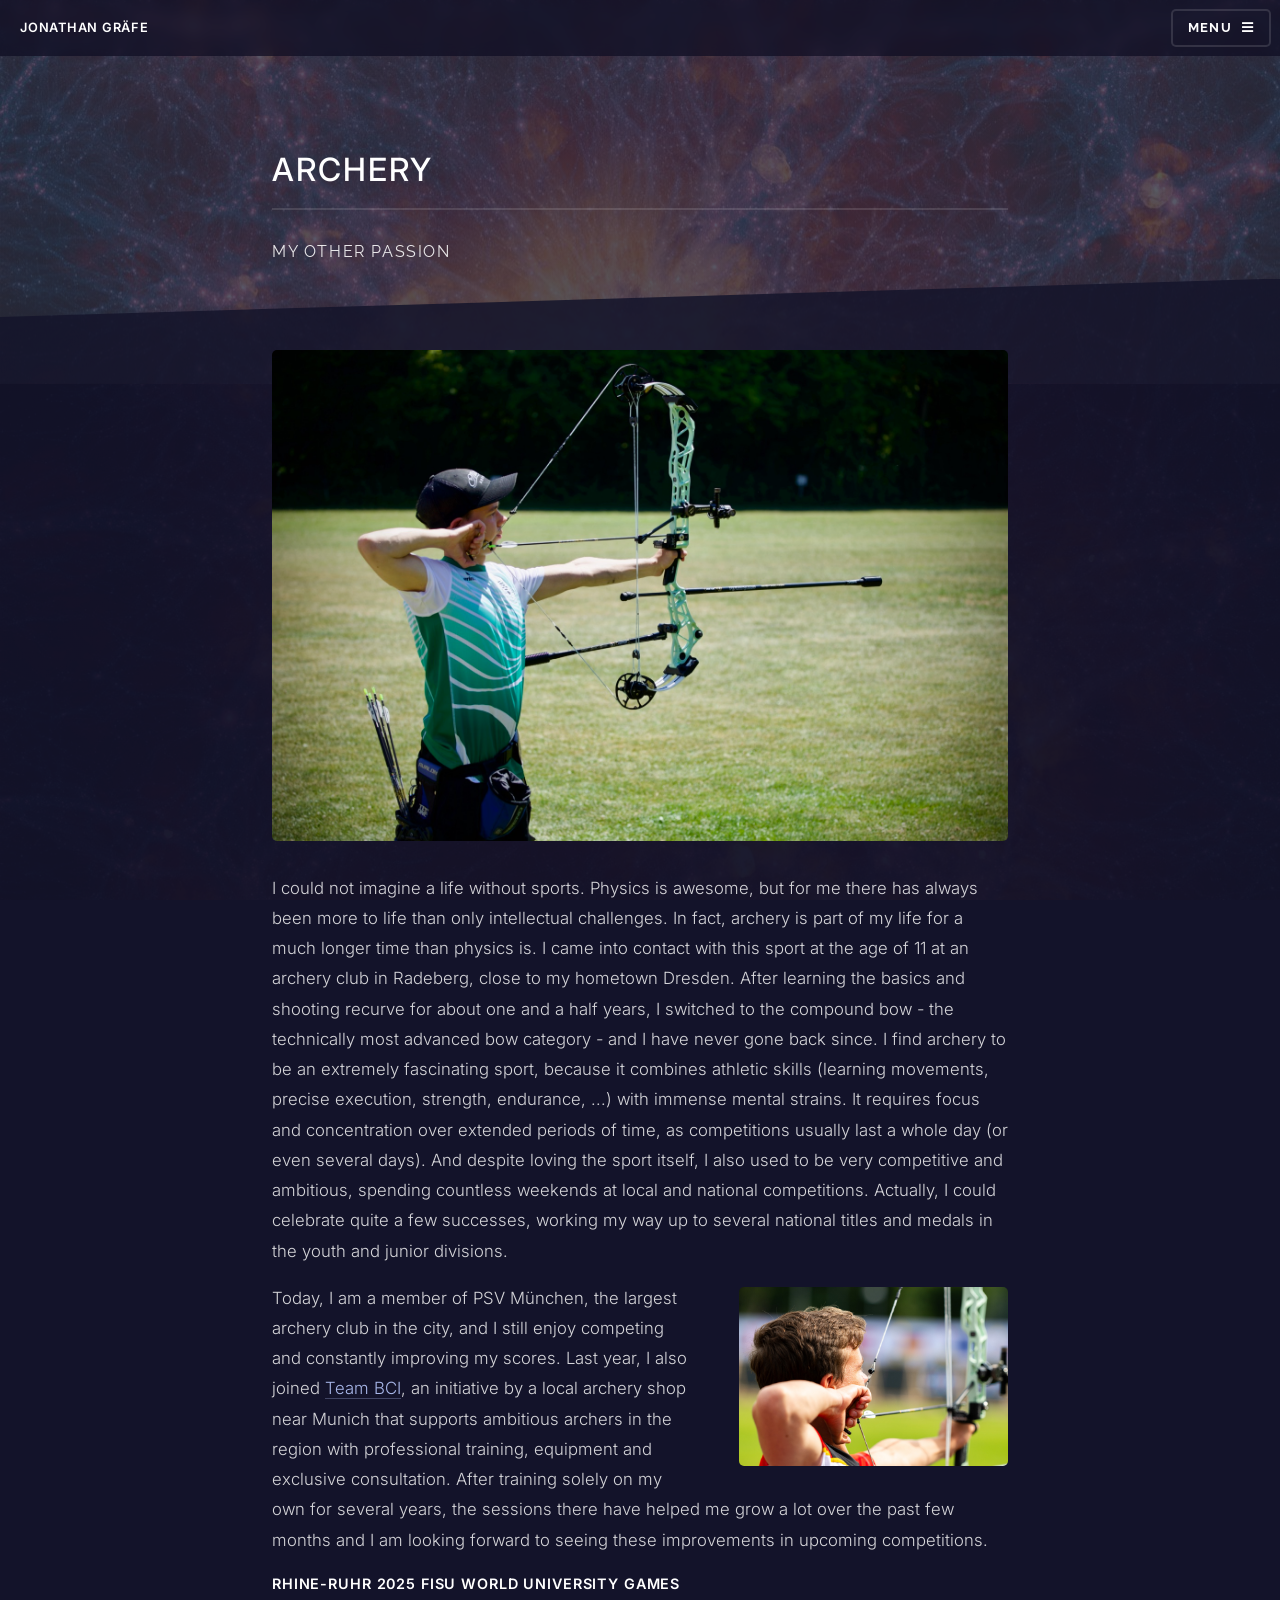
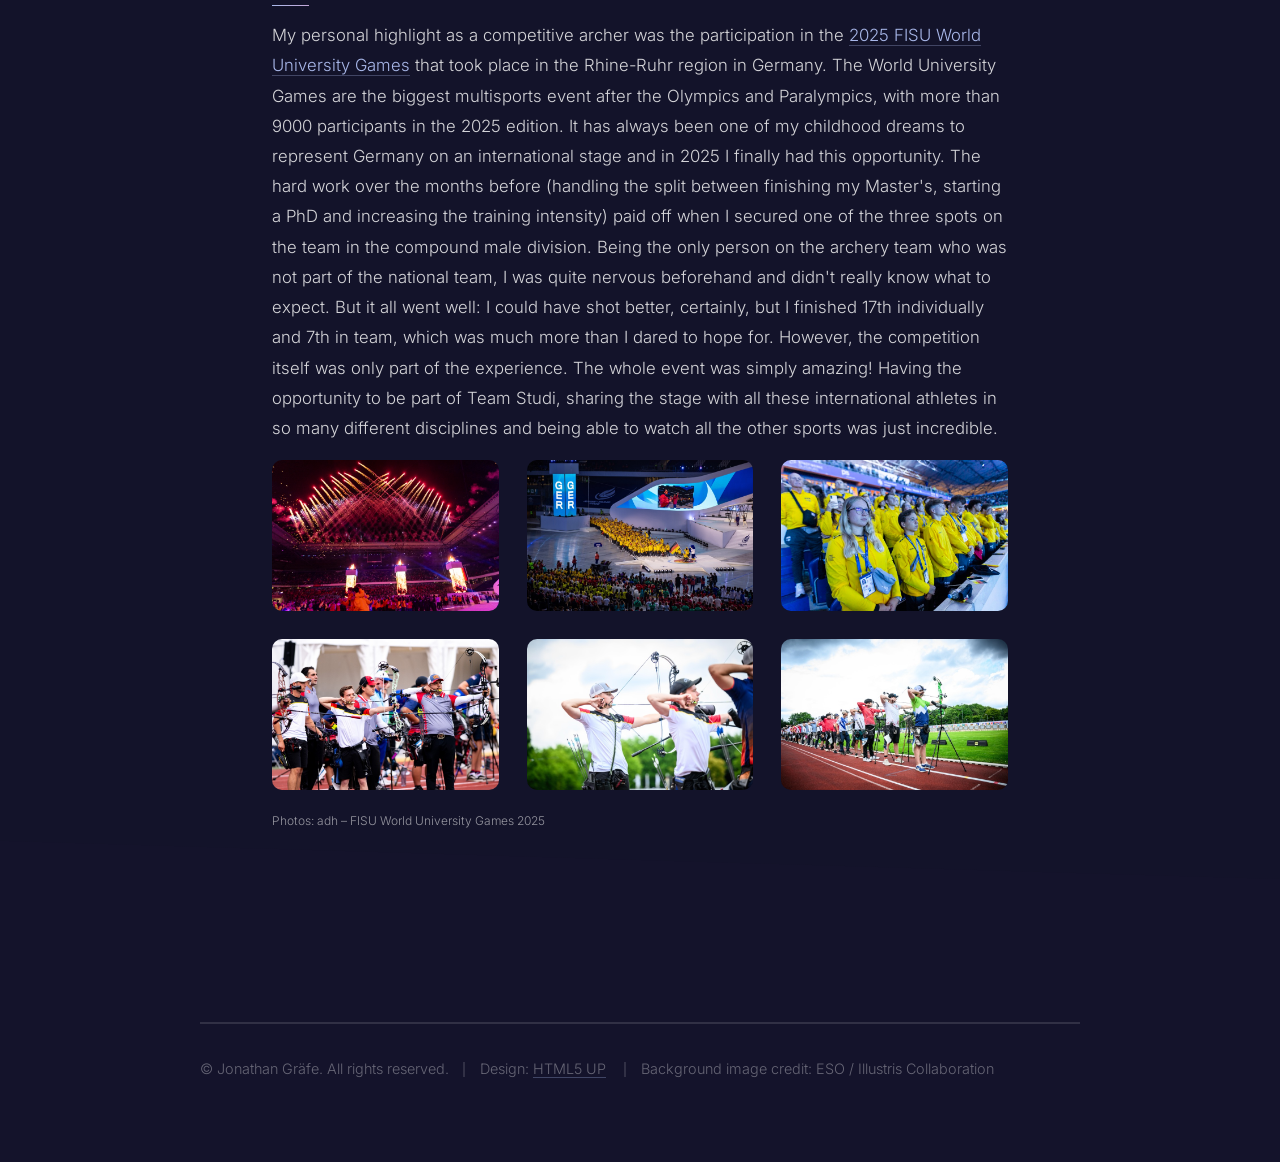
==== commit 1f8a39d5: "update ioaa page" ====
--- a/archery.html
+++ b/archery.html
@@ -10,7 +10,7 @@
 		<meta charset="utf-8" />
 		<meta name="viewport" content="width=device-width, initial-scale=1, user-scalable=no" />
 		<link rel="stylesheet" href="assets/css/main.css" />
-		<link rel="stylesheet" href="assets/css/custom.css?v=7bf4917f" />
+		<link rel="stylesheet" href="assets/css/custom.css?v=05325290" />
 		<noscript><link rel="stylesheet" href="assets/css/noscript.css" /></noscript>
 	</head>
 	<body class="is-preload">
@@ -59,11 +59,11 @@
 									<section class="prose-flow">
 										<div class="box alt">
 											<div class="row gtr-uniform">
-                        <div class="col-12"><span class="image fit"><img src="images/1000027288.jpg" alt="Archer at full draw with a compound bow" /></span></div>
+                        <div class="col-12"><a class="image fit gallery-item" href="images/gallery/archery-header.jpg"><img src="images/gallery/archery-header.jpg" alt="Archer at full draw with a compound bow" /></a></div>
 											</div>
 										</div>
                     <p>I could not imagine a life without sports. Physics is awesome, but for me there has always been more to life than only intellectual challenges. In fact, archery is part of my life for a much longer time than physics is. I came into contact with this sport at the age of 11 at an archery club in Radeberg, close to my hometown Dresden. After learning the basics and shooting recurve for about one and a half years, I switched to the compound bow - the technically most advanced bow category - and I have never gone back since. I find archery to be an extremely fascinating sport, because it combines athletic skills (learning movements, precise execution, strength, endurance, ...) with immense mental strains. It requires focus and concentration over extended periods of time, as competitions usually last a whole day (or even several days). And despite loving the sport itself, I also used to be very competitive and ambitious, spending countless weekends at local and national competitions. Actually, I could celebrate quite a few successes, working my way up to several national titles and medals in the youth and junior divisions. </p>
-                    <p><span class="image right"><img src="images/Bogenschießen-JPW-8132.jpg" alt="Close-up of an archer aiming" /></span>Today, I am a member of PSV München, the largest archery club in the city, and I still enjoy competing and constantly improving my scores. Last year, I also joined <a href="https://bci-bogensport.de/">Team BCI</a>, an initiative by a local archery shop near Munich that supports ambitious archers in the region with professional training, equipment and exclusive consultation. After training solely on my own for several years, the sessions there have helped me grow a lot over the past few months and I am looking forward to seeing these improvements in upcoming competitions.</p>
+                    <p><a class="image right gallery-item" href="images/gallery/archery-closeup.jpg"><img src="images/gallery/archery-closeup.jpg" alt="Close-up of an archer aiming" /></a>Today, I am a member of PSV München, the largest archery club in the city, and I still enjoy competing and constantly improving my scores. Last year, I also joined <a href="https://bci-bogensport.de/">Team BCI</a>, an initiative by a local archery shop near Munich that supports ambitious archers in the region with professional training, equipment and exclusive consultation. After training solely on my own for several years, the sessions there have helped me grow a lot over the past few months and I am looking forward to seeing these improvements in upcoming competitions.</p>
                     <h3 class="major">Rhine-Ruhr 2025 FISU World University Games</h3>
                     <p>My personal highlight as a competitive archer was the participation in the <a href="https://rhineruhr2025.com/en">2025 FISU World University Games</a> that took place in the Rhine-Ruhr region in Germany. The World University Games are the biggest multisports event after the Olympics and Paralympics, with more than 9000 participants in the 2025 edition. It has always been one of my childhood dreams to represent Germany on an international stage and in 2025 I finally had this opportunity. The hard work over the months before (handling the split between finishing my Master's, starting a PhD and increasing the training intensity) paid off when I secured one of the three spots on the team in the compound male division. Being the only person on the archery team who was not part of the national team, I was quite nervous beforehand and didn't really know what to expect. But it all went well: I could have shot better, certainly, but I finished 17th individually and 7th in team, which was much more than I dared to hope for. However, the competition itself was only part of the experience. The whole event was simply amazing! Having the opportunity to be part of Team Studi, sharing the stage with all these international athletes in so many different disciplines and being able to watch all the other sports was just incredible. </p>
 
@@ -77,6 +77,7 @@
                         <div class="col-4"><a class="image fit gallery-item" href="images/gallery/250722_RR25_Archery_CKU_1962.jpg" data-caption="Archery competition at the World University Games"><img src="images/gallery/thumbs/250722_RR25_Archery_CKU_1962.jpg" alt="Archery competition at the World University Games" loading="lazy" /></a></div>
 											</div>
 										</div>
+										<p class="photo-credit">Photos: adh &ndash; FISU World University Games 2025</p>
 									</section>
 
 								</div>
--- a/assets/css/custom.css
+++ b/assets/css/custom.css
@@ -1083,3 +1083,249 @@
 	fill: rgba(255, 255, 255, 0.6);
 	font-size: 28px;
 }
+
+/* ---- Page links (end of the research page) ---- */
+
+ul.page-links {
+	display: flex;
+	flex-direction: row !important;
+	align-items: flex-start !important;
+	justify-content: flex-start !important;
+	flex-wrap: wrap;
+	gap: 0.8em;
+	margin: 2.6em 0 1em 0;
+	padding: 0;
+	list-style: none;
+}
+
+ul.page-links li {
+	padding: 0;
+}
+
+ul.page-links .button {
+	white-space: nowrap;
+}
+
+ul.page-links li {
+	flex: 0 0 auto !important;
+	width: auto !important;
+	margin: 0 !important;
+	text-align: left;
+}
+
+ul.page-links .button {
+	display: inline-block !important;
+	width: auto !important;
+	min-width: 0 !important;
+	padding: 0 2em !important;
+}
+
+/* ---- Cards: the whole card is the link ---- */
+
+.features article {
+	position: relative;
+}
+
+.features article a.card-link {
+	display: inline-block;
+	margin: 0.4em 0 0 0;
+	font-size: 0.9em;
+	font-weight: 600;
+	letter-spacing: 0.04em;
+	color: var(--accent);
+	border-bottom: 0;
+	text-transform: none;
+}
+
+.features article a.card-link:after {
+	content: "";
+	position: absolute;
+	top: 0;
+	right: 0;
+	bottom: 0;
+	left: 0;
+}
+
+.features article:hover a.card-link {
+	color: #ffffff;
+}
+
+.features article:hover {
+	cursor: pointer;
+}
+
+/* ---- IOAA page ---- */
+
+.facts {
+	display: grid;
+	grid-template-columns: repeat(4, 1fr);
+	gap: 1em;
+	margin: 0 0 1.4em 0;
+	padding: 1.2em 0;
+	border-top: 1px solid rgba(255, 255, 255, 0.15);
+	border-bottom: 1px solid rgba(255, 255, 255, 0.15);
+}
+
+.facts .fact {
+	display: flex;
+	flex-direction: column;
+	gap: 0.3em;
+}
+
+.facts .num {
+	font-size: 1.9em;
+	font-weight: 600;
+	line-height: 1.1;
+	color: #ffffff;
+}
+
+.facts .cap {
+	font-size: 0.8em;
+	line-height: 1.4;
+	color: rgba(255, 255, 255, 0.65);
+}
+
+.table-wrap {
+	margin: 1.4em 0 0.6em 0;
+	overflow-x: auto;
+}
+
+table.results {
+	width: 100%;
+	margin: 0;
+	border-collapse: collapse;
+	background: none;
+	font-size: 0.95em;
+}
+
+table.results th, table.results td {
+	padding: 0.55em 0.6em;
+	border: 0;
+	border-bottom: 1px solid rgba(255, 255, 255, 0.1);
+	text-align: center;
+	color: var(--ink-soft);
+	background: none;
+}
+
+table.results thead th {
+	font-size: 0.75em;
+	font-weight: 600;
+	letter-spacing: 0.08em;
+	text-transform: uppercase;
+	color: rgba(255, 255, 255, 0.7);
+	border-bottom: 1px solid rgba(255, 255, 255, 0.25);
+	white-space: nowrap;
+}
+
+table.results th:first-child, table.results td:first-child,
+table.results .place {
+	text-align: left;
+}
+
+table.results tbody th {
+	font-weight: 600;
+	color: #ffffff;
+}
+
+table.results .place {
+	color: rgba(255, 255, 255, 0.65);
+}
+
+table.results tbody tr:nth-child(2n + 1) {
+	background: none;
+}
+
+table.results .medal {
+	display: inline-block;
+	width: 0.7em;
+	height: 0.7em;
+	margin-right: 0.5em;
+	border-radius: 50%;
+	vertical-align: baseline;
+}
+
+table.results .medal.gold { background: #e6c767; }
+table.results .medal.silver { background: #c8d0da; }
+table.results .medal.bronze { background: #cd8f5a; }
+table.results .medal.hm { background: none; border: 1px solid rgba(255, 255, 255, 0.6); }
+
+p.table-note {
+	font-size: 0.8em;
+	line-height: 1.6;
+	color: rgba(255, 255, 255, 0.55);
+}
+
+@media screen and (max-width: 736px) {
+	.facts {
+		grid-template-columns: 1fr 1fr;
+		row-gap: 1.4em;
+	}
+}
+
+@media screen and (max-width: 520px) {
+	table.results .place {
+		display: none;
+	}
+
+	table.results th, table.results td {
+		padding: 0.5em 0.35em;
+	}
+
+	table.results .medal {
+		margin-right: 0.3em;
+	}
+}
+
+/* ---- Photo grid (IOAA page): uniform thumbnails, enlarged by gallery.js ---- */
+
+.photo-grid {
+	display: grid;
+	grid-template-columns: repeat(auto-fill, minmax(12em, 1fr));
+	gap: 0.8em;
+	margin: 1.2em 0 2em 0;
+}
+
+.photo-grid .gallery-item {
+	display: block;
+	overflow: hidden;
+	border-radius: 10px;
+	border-bottom: 0;
+	cursor: zoom-in;
+	aspect-ratio: 3 / 2;
+}
+
+.photo-grid .gallery-item img {
+	display: block;
+	width: 100%;
+	height: 100%;
+	object-fit: cover;
+	object-position: center 30%;
+	transition: transform 0.35s ease, filter 0.35s ease;
+}
+
+.photo-grid .gallery-item:hover img {
+	transform: scale(1.04);
+	filter: brightness(1.08);
+}
+
+/* ---- Photo credits ---- */
+
+.image .credit {
+	display: block;
+	padding-top: 0.4em;
+	font-size: 0.7em;
+	line-height: 1.4;
+	text-align: right;
+	color: rgba(255, 255, 255, 0.6);
+}
+
+p.photo-credit {
+	margin: -1em 0 0 0;
+	font-size: 0.75em;
+	color: rgba(255, 255, 255, 0.55);
+}
+
+/* Any photo that opens in the enlarged view */
+a.gallery-item {
+	cursor: zoom-in;
+}
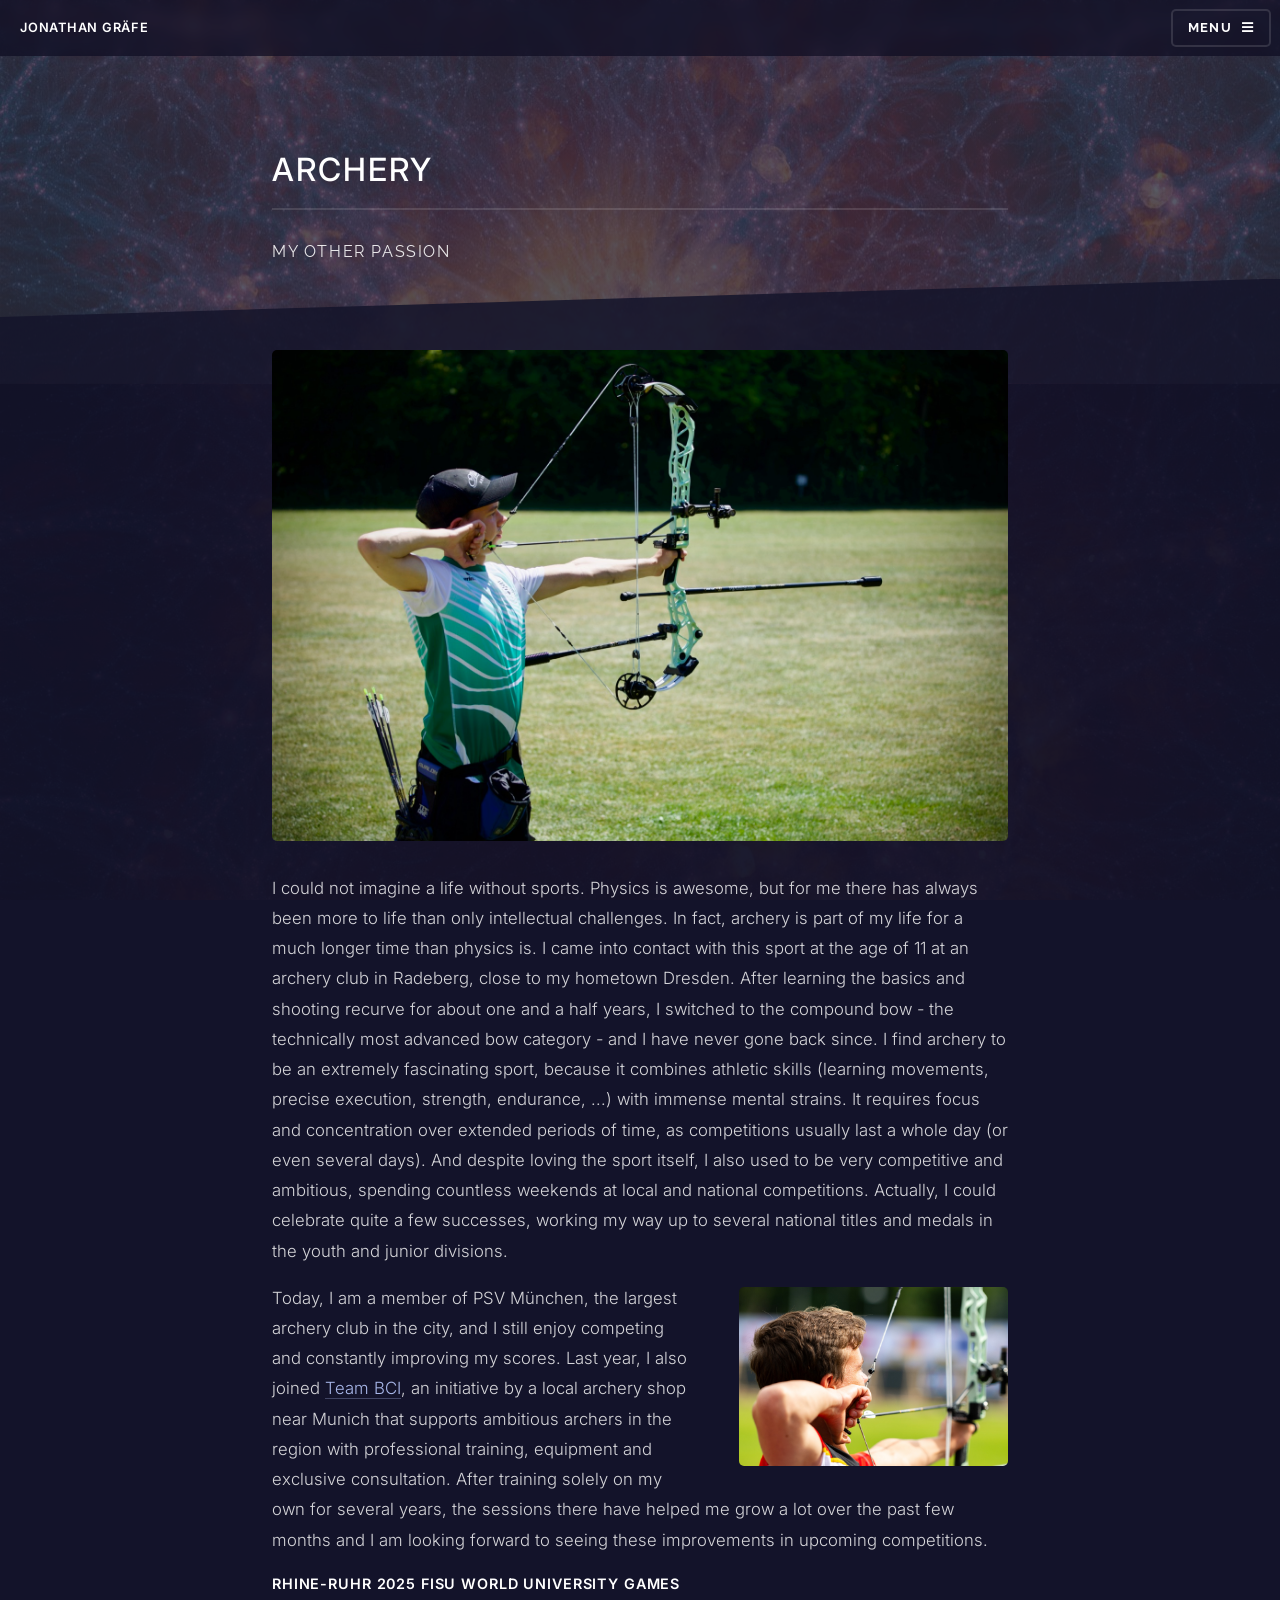
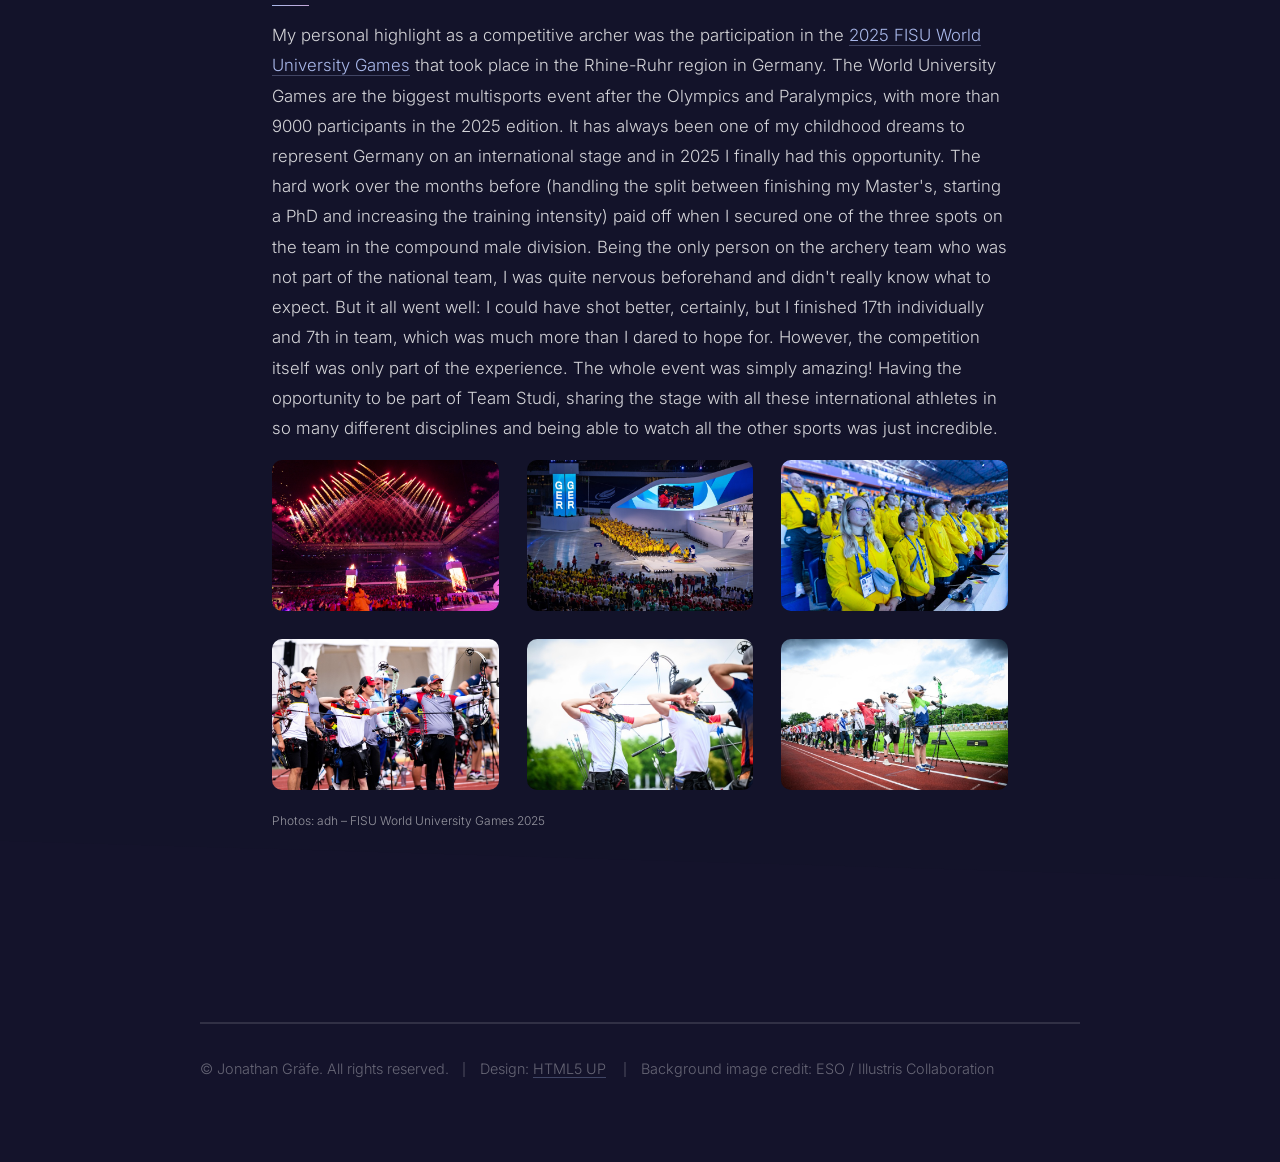
==== commit b4e26e4c: "update correlator tool" ====
--- a/archery.html
+++ b/archery.html
@@ -10,7 +10,7 @@
 		<meta charset="utf-8" />
 		<meta name="viewport" content="width=device-width, initial-scale=1, user-scalable=no" />
 		<link rel="stylesheet" href="assets/css/main.css" />
-		<link rel="stylesheet" href="assets/css/custom.css?v=05325290" />
+		<link rel="stylesheet" href="assets/css/custom.css?v=40238258" />
 		<noscript><link rel="stylesheet" href="assets/css/noscript.css" /></noscript>
 	</head>
 	<body class="is-preload">
@@ -32,7 +32,8 @@
             <h2>Menu</h2>
             <ul class="links">
               <li><a href="index.html">Home</a></li>
-              <li><a href="research.html">Research</a></li>
+              <li><a href="research.html">Research</a></li>
+              <li><a href="correlator-tool.html">Correlator Tool</a></li>
               <li><a href="publications.html">Publications</a></li>
               <li><a href="cv.html">CV</a></li>
               <li><a href="talks.html">Talks & Conferences</a></li>
@@ -104,7 +105,8 @@
 			<script src="assets/js/breakpoints.min.js"></script>
 			<script src="assets/js/util.js"></script>
 			<script src="assets/js/main.js"></script>
-			<script src="assets/js/gallery.js?v=2"></script>
+			<script src="assets/js/motion.js?v=2"></script>
+			<script src="assets/js/gallery.js?v=3"></script>
 
 	</body>
 </html>
--- a/assets/css/custom.css
+++ b/assets/css/custom.css
@@ -1329,3 +1329,623 @@
 a.gallery-item {
 	cursor: zoom-in;
 }
+
+/* ---- Smooth open/close (details.js) ---- */
+
+.details-body {
+	overflow: hidden;
+}
+
+/* ---- Motion ---- */
+
+@keyframes page-in { from { opacity: 0; } to { opacity: 1; } }
+@keyframes reveal-up {
+	from { opacity: 0; transform: translateY(14px); }
+	to { opacity: 1; transform: none; }
+}
+
+@media (prefers-reduced-motion: no-preference) {
+	body { animation: page-in 0.5s ease; }
+
+	body.is-leaving {
+		opacity: 0;
+		transition: opacity 0.18s ease;
+	}
+
+	html.reveal-ready .reveal { opacity: 0; }
+
+	html.reveal-ready .reveal.is-visible {
+		animation: reveal-up 0.6s cubic-bezier(0.2, 0.7, 0.2, 1) both;
+	}
+}
+
+@media print {
+	html.reveal-ready .reveal { opacity: 1 !important; transform: none !important; }
+}
+
+/* Plus sign that turns into a minus (abstracts, earlier news) */
+.paper details.abstract summary,
+details.earlier-news summary {
+	position: relative;
+	padding-left: 1.5em;
+}
+
+.paper details.abstract summary:before,
+.paper details.abstract summary:after,
+details.earlier-news summary:before,
+details.earlier-news summary:after {
+	content: "";
+	position: absolute;
+	left: 0.1em;
+	top: 50%;
+	width: 0.75em;
+	height: 1.6px;
+	margin: -0.8px 0 0 0;
+	background: var(--accent);
+	border-radius: 1px;
+	transition: transform 0.3s ease;
+}
+
+.paper details.abstract summary:after,
+details.earlier-news summary:after {
+	transform: rotate(90deg);
+}
+
+.paper details.abstract[open] summary:before,
+details.earlier-news[open] summary:before {
+	content: "";
+}
+
+.paper details.abstract[open]:not(.closing) summary:after,
+details.earlier-news[open]:not(.closing) summary:after {
+	transform: rotate(0deg);
+}
+
+/* ---- Correlator tool ---- */
+
+[hidden] {
+	display: none !important;
+}
+
+.ct-card {
+	margin: 1.4em 0;
+	padding: 1.1em 1.2em;
+	background: var(--card);
+	border: 1px solid var(--card-border);
+	border-radius: 12px;
+}
+
+.ct-toolbar {
+	display: flex;
+	flex-wrap: wrap;
+	align-items: center;
+	gap: 0.5em;
+	margin-bottom: 0.9em;
+}
+
+.ct-spacer {
+	flex: 1 1 auto;
+}
+
+.ct-tool, .ct-chip {
+	display: inline-block;
+	width: auto;
+	height: auto;
+	min-width: 0;
+	margin: 0;
+	padding: 0.45em 1.1em;
+	line-height: 1.4;
+	font-size: 0.8em;
+	font-weight: 600;
+	letter-spacing: 0.06em;
+	text-transform: none;
+	color: #ffffff;
+	background: transparent;
+	border: 1px solid var(--card-border);
+	border-radius: 999px;
+	box-shadow: none;
+	cursor: pointer;
+	transition: background-color 0.2s ease, border-color 0.2s ease, color 0.2s ease;
+}
+
+.ct-tool:hover, .ct-chip:hover {
+	background: rgba(169, 184, 234, 0.16);
+	border-color: rgba(169, 184, 234, 0.5);
+	color: #ffffff;
+}
+
+.ct-tool.is-active {
+	background: linear-gradient(to right, var(--accent), var(--accent2));
+	border-color: transparent;
+	color: #1a1533;
+}
+
+.ct-ghost {
+	color: rgba(255, 255, 255, 0.65);
+}
+
+#ct-canvas {
+	display: block;
+	width: 100%;
+	height: auto;
+	touch-action: none;
+	user-select: none;
+	-webkit-user-select: none;
+	background: rgba(8, 7, 24, 0.45);
+	border: 1px solid rgba(255, 255, 255, 0.08);
+	border-radius: 10px;
+}
+
+#ct-canvas.tool-vertex { cursor: crosshair; }
+#ct-canvas.tool-edge { cursor: cell; }
+#ct-canvas.tool-erase { cursor: not-allowed; }
+
+#ct-canvas .ct-edge {
+	stroke: rgba(255, 255, 255, 0.85);
+	stroke-width: 3;
+	stroke-linecap: round;
+}
+
+#ct-canvas .ct-edge-hit {
+	stroke: transparent;
+	stroke-width: 18;
+}
+
+#ct-canvas .ct-dir {
+	stroke: var(--accent);
+	stroke-width: 2.4;
+	stroke-linecap: round;
+}
+
+#ct-canvas .ct-arrowhead {
+	fill: var(--accent);
+}
+
+#ct-canvas .ct-rubber {
+	stroke: var(--accent);
+	stroke-width: 2.4;
+	stroke-dasharray: 6 6;
+	stroke-linecap: round;
+	pointer-events: none;
+}
+
+#ct-canvas .ct-vertex {
+	cursor: pointer;
+	outline: none;
+}
+
+#ct-canvas.tool-move .ct-vertex { cursor: grab; }
+
+#ct-canvas .ct-vertex circle {
+	fill: #1b1a33;
+	stroke: #ffffff;
+	stroke-width: 2.4;
+	transition: fill 0.15s ease, stroke 0.15s ease;
+}
+
+#ct-canvas .ct-vertex text {
+	fill: #ffffff;
+	font-family: "Inter", sans-serif;
+	font-size: 16px;
+	font-weight: 600;
+	pointer-events: none;
+}
+
+#ct-canvas .ct-vertex:hover circle {
+	stroke: var(--accent);
+}
+
+#ct-canvas .ct-vertex.is-pending circle {
+	stroke: var(--accent2);
+	stroke-width: 4;
+}
+
+#ct-canvas .ct-vertex.is-root circle {
+	fill: var(--accent);
+	stroke: #ffffff;
+}
+
+#ct-canvas .ct-vertex.is-root text:not(.ct-roottag) {
+	fill: #1a1533;
+}
+
+#ct-canvas .ct-roottag {
+	fill: var(--accent) !important;
+	font-size: 12px !important;
+	font-weight: 500 !important;
+	letter-spacing: 0.12em;
+	text-transform: uppercase;
+}
+
+.ct-hint {
+	margin: 0.8em 0 0.2em 0;
+	font-size: 0.85em;
+	color: rgba(255, 255, 255, 0.7);
+}
+
+.ct-status {
+	min-height: 1.4em;
+	margin: 0 0 0.6em 0;
+	font-size: 0.85em;
+	color: #ffb4a8;
+}
+
+.ct-presets {
+	display: flex;
+	flex-wrap: wrap;
+	align-items: center;
+	gap: 0.5em;
+}
+
+.ct-presets > span {
+	margin-right: 0.3em;
+	font-size: 0.75em;
+	letter-spacing: 0.1em;
+	text-transform: uppercase;
+	color: rgba(255, 255, 255, 0.55);
+}
+
+.ct-placeholder {
+	padding: 1em 1.2em;
+	border: 1px dashed var(--card-border);
+	border-radius: 12px;
+}
+
+.ct-rootinfo {
+	font-size: 0.85em;
+	letter-spacing: 0.04em;
+	color: rgba(255, 255, 255, 0.6);
+}
+
+.ct-formula {
+	overflow-x: auto;
+	overflow-y: hidden;
+	padding: 0.4em 0;
+	color: #ffffff;
+	font-size: 1.05em;
+}
+
+.ct-formula .katex-display {
+	margin: 0.3em 0;
+}
+
+.ct-formula-card .ct-coef {
+	margin-top: 0.4em;
+	padding-top: 0.8em;
+	border-top: 1px solid rgba(255, 255, 255, 0.1);
+}
+
+.ct-actions {
+	margin-top: 0.4em;
+	text-align: right;
+}
+
+.ct-defs {
+	overflow-x: auto;
+	color: #ffffff;
+}
+
+.ct-region {
+	margin-top: 1em;
+}
+
+.ct-region .katex {
+	color: #ffffff;
+}
+
+.ct-matrices .ct-formula {
+	margin: 0.4em 0;
+}
+
+#ct-steps {
+	margin-top: 1.4em;
+}
+
+#ct-steps summary {
+	margin-bottom: 0.4em;
+}
+
+.prose .katex {
+	font-size: 1em;
+}
+
+@media screen and (max-width: 736px) {
+	.ct-card {
+		padding: 0.9em 0.8em;
+	}
+
+	.ct-formula {
+		font-size: 0.9em;
+	}
+}
+
+.ct-defs {
+	padding: 0.4em 1.2em;
+}
+
+.ct-def {
+	display: grid;
+	grid-template-columns: 10em 1fr;
+	gap: 1.2em;
+	align-items: center;
+	padding: 0.8em 0;
+	border-bottom: 1px solid rgba(255, 255, 255, 0.08);
+}
+
+.ct-def:last-child {
+	border-bottom: 0;
+}
+
+.ct-def-name {
+	font-size: 0.75em;
+	letter-spacing: 0.1em;
+	text-transform: uppercase;
+	color: rgba(255, 255, 255, 0.6);
+}
+
+.ct-def-math {
+	overflow-x: auto;
+	overflow-y: hidden;
+	color: #ffffff;
+}
+
+@media screen and (max-width: 736px) {
+	.ct-def {
+		grid-template-columns: 1fr;
+		gap: 0.3em;
+	}
+}
+
+/* KaTeX uses an "inner" helper class (for \neq, \not, overlaps). Keep the template's .inner layout off it. */
+.katex .inner {
+	width: auto !important;
+	max-width: none !important;
+	margin: 0 !important;
+	padding: 0 !important;
+}
+
+/* ---- Correlator tool: full correlator ---- */
+
+.ct-optional {
+	display: inline-block;
+	margin-left: 0.8em;
+	padding: 0.1em 0.8em;
+	vertical-align: middle;
+	font-size: 0.55em;
+	font-weight: 600;
+	letter-spacing: 0.1em;
+	text-transform: uppercase;
+	color: var(--accent);
+	border: 1px solid rgba(169, 184, 234, 0.45);
+	border-radius: 999px;
+}
+
+.ct-order-label {
+	margin: 0 0 0.6em 0;
+	font-size: 0.75em;
+	letter-spacing: 0.1em;
+	text-transform: uppercase;
+	color: rgba(255, 255, 255, 0.55);
+}
+
+.ct-order {
+	display: flex;
+	flex-wrap: wrap;
+	align-items: center;
+	gap: 0.4em;
+	margin-bottom: 1em;
+	min-height: 2.2em;
+}
+
+.ct-ord {
+	display: inline-flex;
+	align-items: center;
+	gap: 0.15em;
+	padding: 0.1em 0.3em;
+	color: #ffffff;
+	background: rgba(255, 255, 255, 0.05);
+	border: 1px solid var(--card-border);
+	border-radius: 999px;
+}
+
+.ct-ord span {
+	min-width: 1.8em;
+	text-align: center;
+	font-size: 0.95em;
+}
+
+.ct-ord button {
+	width: 1.8em;
+	height: 1.8em;
+	min-width: 0;
+	margin: 0;
+	padding: 0;
+	line-height: 1.7em;
+	font-size: 1.1em;
+	text-align: center;
+	color: rgba(255, 255, 255, 0.8);
+	background: transparent;
+	border: 0;
+	box-shadow: none;
+	cursor: pointer;
+}
+
+.ct-ord button:hover:not(:disabled) {
+	color: var(--accent);
+}
+
+.ct-ord button:disabled {
+	opacity: 0.25;
+	cursor: default;
+}
+
+.ct-ord-sep {
+	color: rgba(255, 255, 255, 0.5);
+}
+
+.ct-row {
+	display: flex;
+	flex-wrap: wrap;
+	gap: 0.6em;
+}
+
+.ct-chip.ct-primary {
+	background: linear-gradient(to right, var(--accent), var(--accent2));
+	border-color: transparent;
+	color: #1a1533;
+}
+
+.ct-chip.ct-primary:hover {
+	background: #ffffff;
+	color: #1a1533;
+}
+
+.ct-chip:disabled {
+	opacity: 0.4;
+	cursor: default;
+}
+
+.ct-actions-right {
+	margin: 1em 0 0.4em 0;
+	text-align: right;
+}
+
+.ct-eq {
+	margin: 0.2em 0;
+}
+
+.ct-config {
+	margin: 0.8em 0;
+	padding: 0.6em 1em;
+	background: var(--card);
+	border: 1px solid var(--card-border);
+	border-radius: 12px;
+}
+
+details.ct-config > summary {
+	display: flex;
+	align-items: center;
+	gap: 1em;
+	width: 100%;
+	box-sizing: border-box;
+	padding: 0.4em 0 0.4em 1.5em;
+	font-size: 0.8em;
+}
+
+details.ct-config > summary > span {
+	color: rgba(255, 255, 255, 0.85);
+}
+
+.ct-mini {
+	flex: 0 0 auto;
+	width: 120px;
+	height: auto;
+}
+
+.ct-mini .ct-mini-e {
+	stroke: rgba(255, 255, 255, 0.8);
+	stroke-width: 1.8;
+}
+
+.ct-mini .ct-mini-cut {
+	stroke-dasharray: 3 3;
+	stroke: rgba(255, 255, 255, 0.5);
+}
+
+.ct-mini .ct-mini-v {
+	stroke: #ffffff;
+	stroke-width: 1.8;
+}
+
+.ct-mini .ct-mini-plus {
+	fill: var(--accent);
+}
+
+.ct-mini .ct-mini-minus {
+	fill: #1b1a33;
+}
+
+.ct-config-body {
+	padding-top: 0.6em;
+}
+
+.ct-cluster-title {
+	margin: 1.4em 0 0.2em 0;
+	font-size: 0.8em;
+	font-weight: 600;
+	letter-spacing: 0.08em;
+	text-transform: uppercase;
+	color: rgba(255, 255, 255, 0.75);
+}
+
+.ct-term-title {
+	margin: 1.1em 0 0 0;
+	padding-left: 0.8em;
+	font-size: 0.8em;
+	color: rgba(255, 255, 255, 0.55);
+	border-left: 2px solid rgba(169, 184, 234, 0.45);
+}
+
+/* Definition rows: display maths never wraps; left-aligned, scrolls sideways if needed */
+.ct-def-math .katex-display {
+	margin: 0;
+	text-align: left;
+}
+
+.ct-def-math .katex-display > .katex {
+	text-align: left;
+}
+
+.ct-cond {
+	display: inline-block;
+	white-space: nowrap;
+}
+
+.ct-eq:empty {
+	min-height: 2.6em;
+}
+
+/* Progress bar */
+.ct-progress {
+	margin: 1.1em 0 0.2em 0;
+}
+
+.ct-progress-track {
+	position: relative;
+	height: 0.55em;
+	overflow: hidden;
+	background: rgba(255, 255, 255, 0.1);
+	border-radius: 999px;
+}
+
+.ct-progress-fill {
+	display: block;
+	width: 0;
+	height: 100%;
+	min-width: 0.55em;
+	background: linear-gradient(to right, var(--accent), var(--accent2));
+	border-radius: 999px;
+	transition: width 0.15s linear;
+}
+
+.ct-progress-label {
+	margin: 0.5em 0 0 0;
+	font-size: 0.8em;
+	letter-spacing: 0.04em;
+	color: rgba(255, 255, 255, 0.7);
+}
+
+@media (prefers-reduced-motion: reduce) {
+	.ct-progress-fill {
+		transition: none;
+	}
+}
+
+/* A closed colouring block must not keep any space of its (emptied) content, in any browser */
+details.ct-config:not([open]) > .ct-config-body {
+	display: none;
+}
+
+details.ct-config::details-content {
+	contain-intrinsic-size: none;
+}
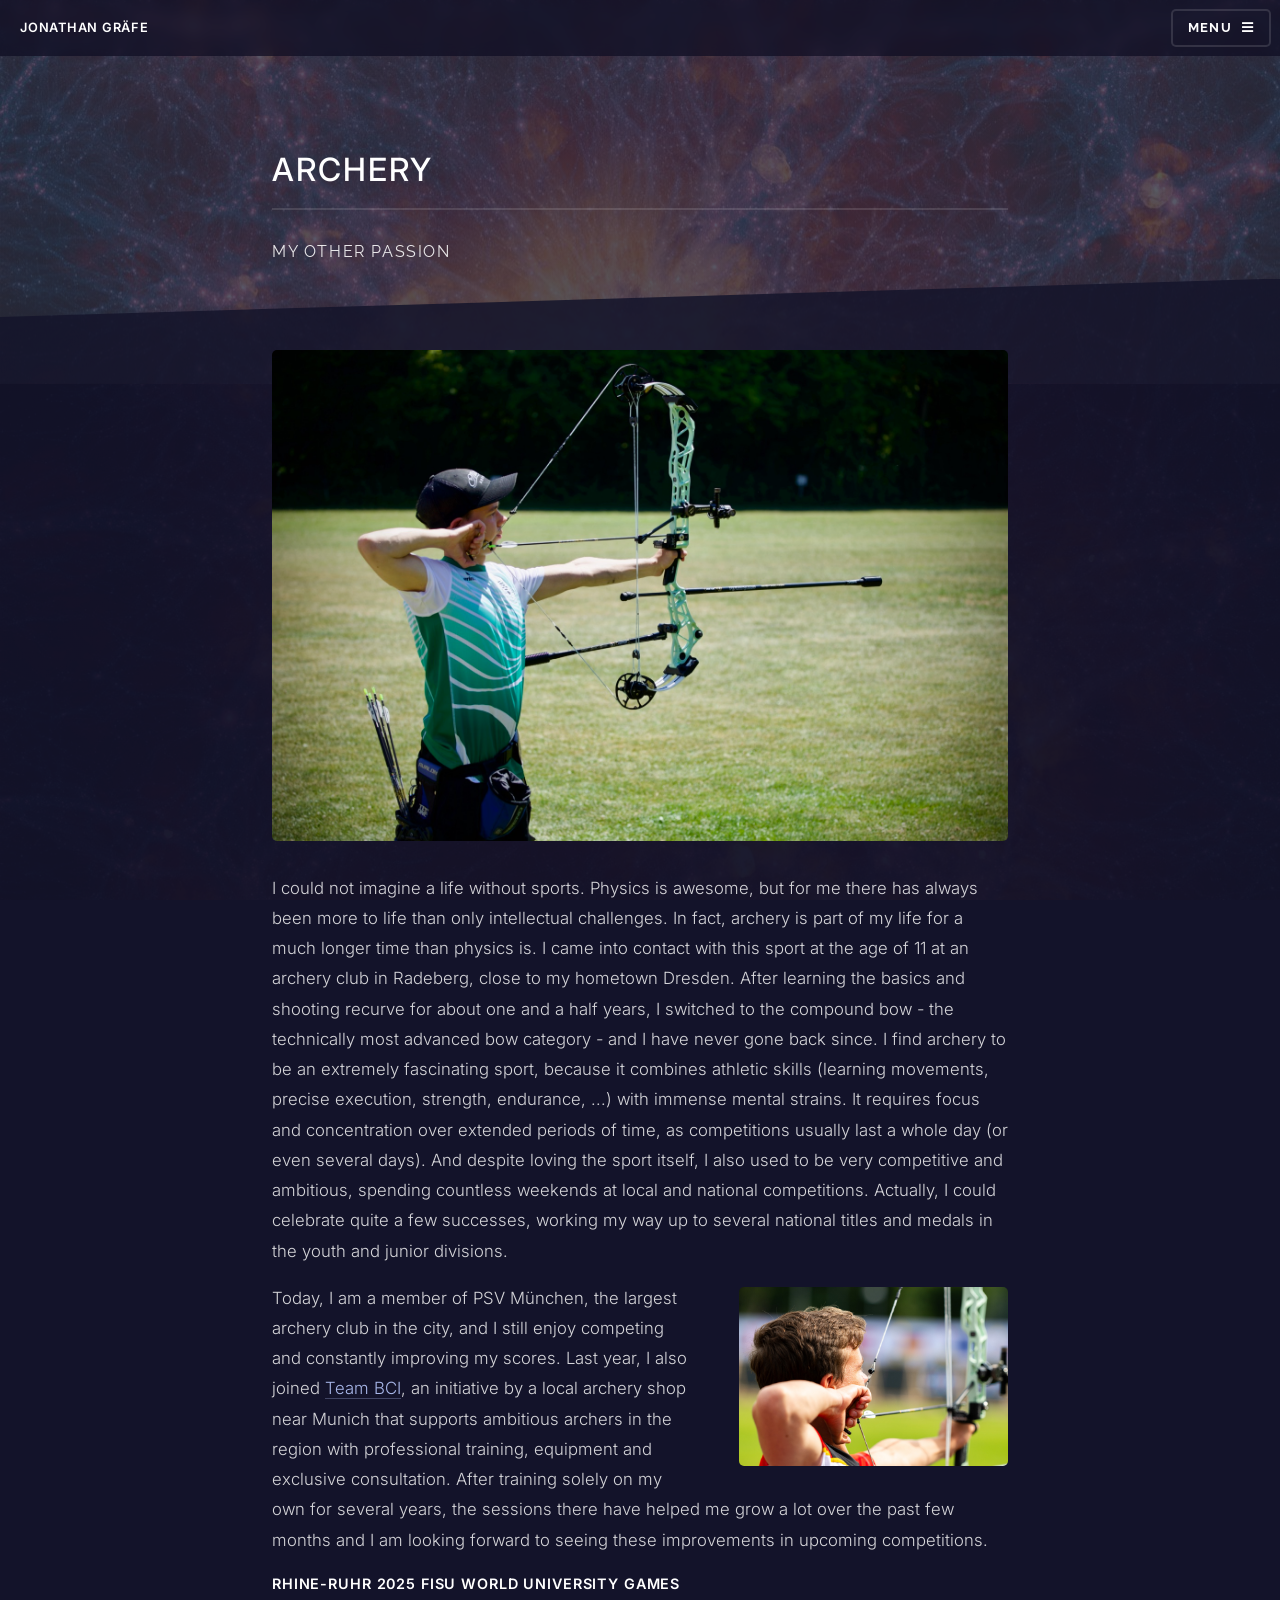
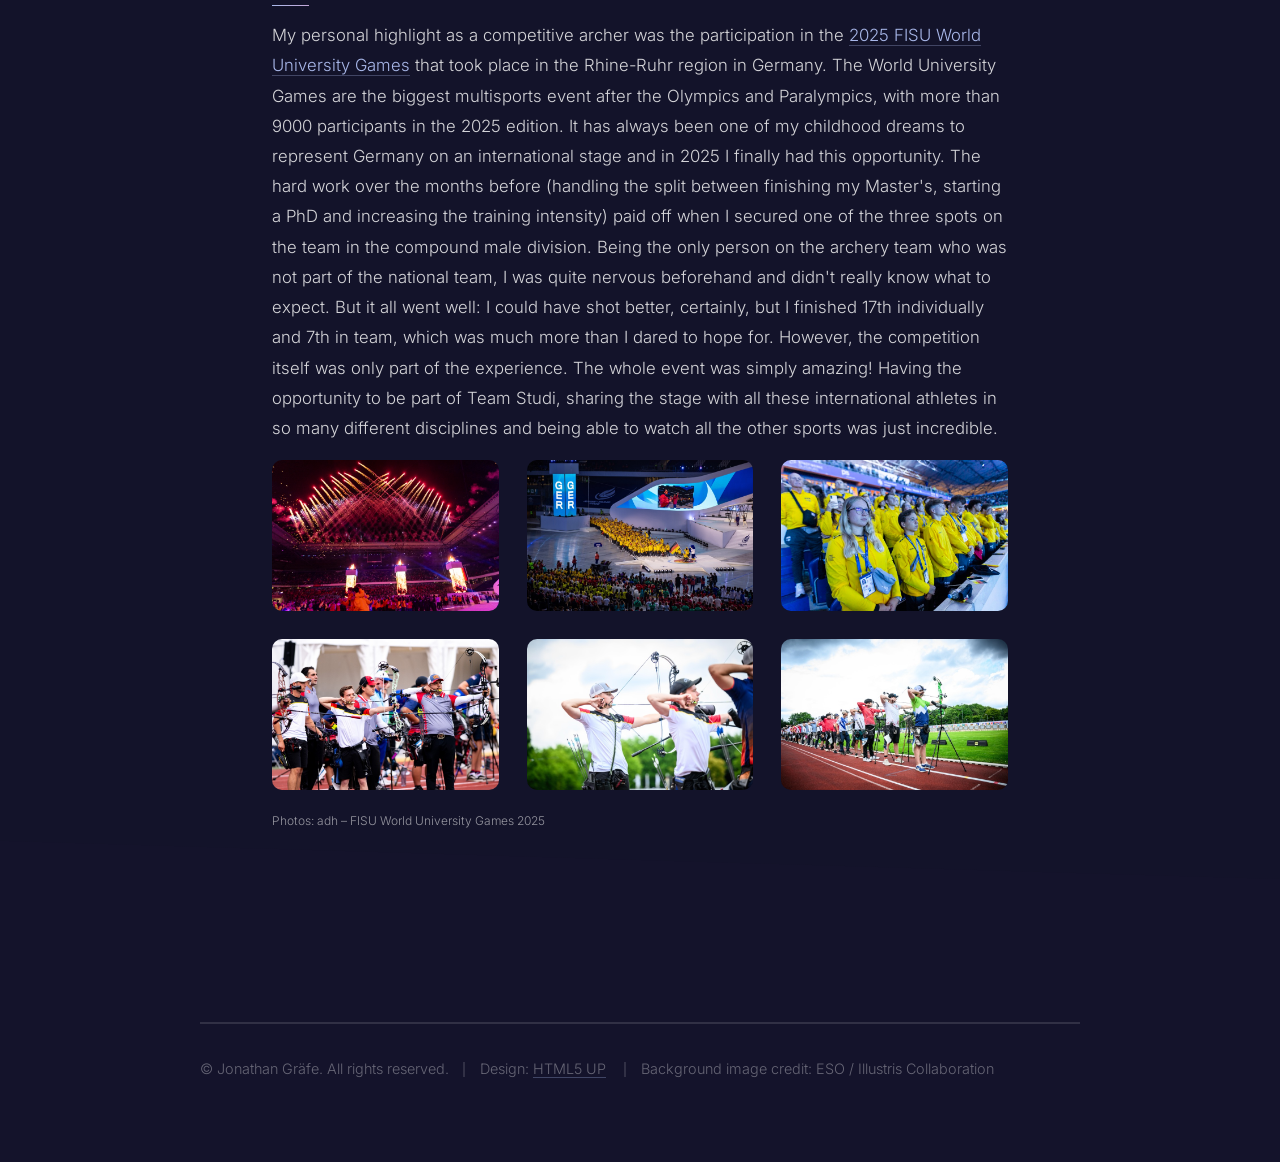
==== commit 6bf1317f: "change background settings" ====
--- a/archery.html
+++ b/archery.html
@@ -9,8 +9,13 @@
     <title>Archery</title>
 		<meta charset="utf-8" />
 		<meta name="viewport" content="width=device-width, initial-scale=1, user-scalable=no" />
+		<link rel="icon" href="favicon.svg" type="image/svg+xml" />
+		<link rel="icon" href="favicon-32.png" sizes="32x32" type="image/png" />
+		<link rel="icon" href="favicon.ico" sizes="any" />
+		<link rel="apple-touch-icon" href="apple-touch-icon.png" />
+		<meta name="theme-color" content="#14132b" />
 		<link rel="stylesheet" href="assets/css/main.css" />
-		<link rel="stylesheet" href="assets/css/custom.css?v=40238258" />
+		<link rel="stylesheet" href="assets/css/custom.css?v=6a730146" />
 		<noscript><link rel="stylesheet" href="assets/css/noscript.css" /></noscript>
 	</head>
 	<body class="is-preload">
@@ -105,7 +110,7 @@
 			<script src="assets/js/breakpoints.min.js"></script>
 			<script src="assets/js/util.js"></script>
 			<script src="assets/js/main.js"></script>
-			<script src="assets/js/motion.js?v=2"></script>
+			<script src="assets/js/motion.js?v=3"></script>
 			<script src="assets/js/gallery.js?v=3"></script>
 
 	</body>
--- a/assets/css/custom.css
+++ b/assets/css/custom.css
@@ -17,12 +17,14 @@
 /* ---- Page background (compressed image instead of the 24 MB original) ---- */
 
 body {
-	background-color: #14132b;
+	background-color: transparent;
 	background-image: none;
 	background-attachment: scroll;
 }
 
-/* A fixed layer instead of background-attachment: fixed, which jumps on phones */
+/* A fixed layer instead of background-attachment: fixed, which jumps on phones.
+   It has its own compositor layer and, on touch screens, a constant pixel height
+   (set in motion.js) so that it is never resized while the browser's address bar slides away. */
 body:before {
 	content: "";
 	position: fixed;
@@ -32,12 +34,20 @@
 	width: 100%;
 	height: 100vh;
 	height: 100lvh;
+	height: var(--bg-h, 100lvh);
 	background-color: #14132b;
 	background-image: linear-gradient(to top, rgba(10, 9, 26, 0.75), rgba(10, 9, 26, 0.75)), url("../../images/bg.jpg");
 	background-size: auto, cover;
 	background-position: center, center;
 	background-repeat: no-repeat;
 	pointer-events: none;
+	transform: translate3d(0, 0, 0);
+	backface-visibility: hidden;
+	will-change: transform;
+}
+
+html {
+	background-color: #14132b;
 }
 
 /* ---- Typography ---- */
